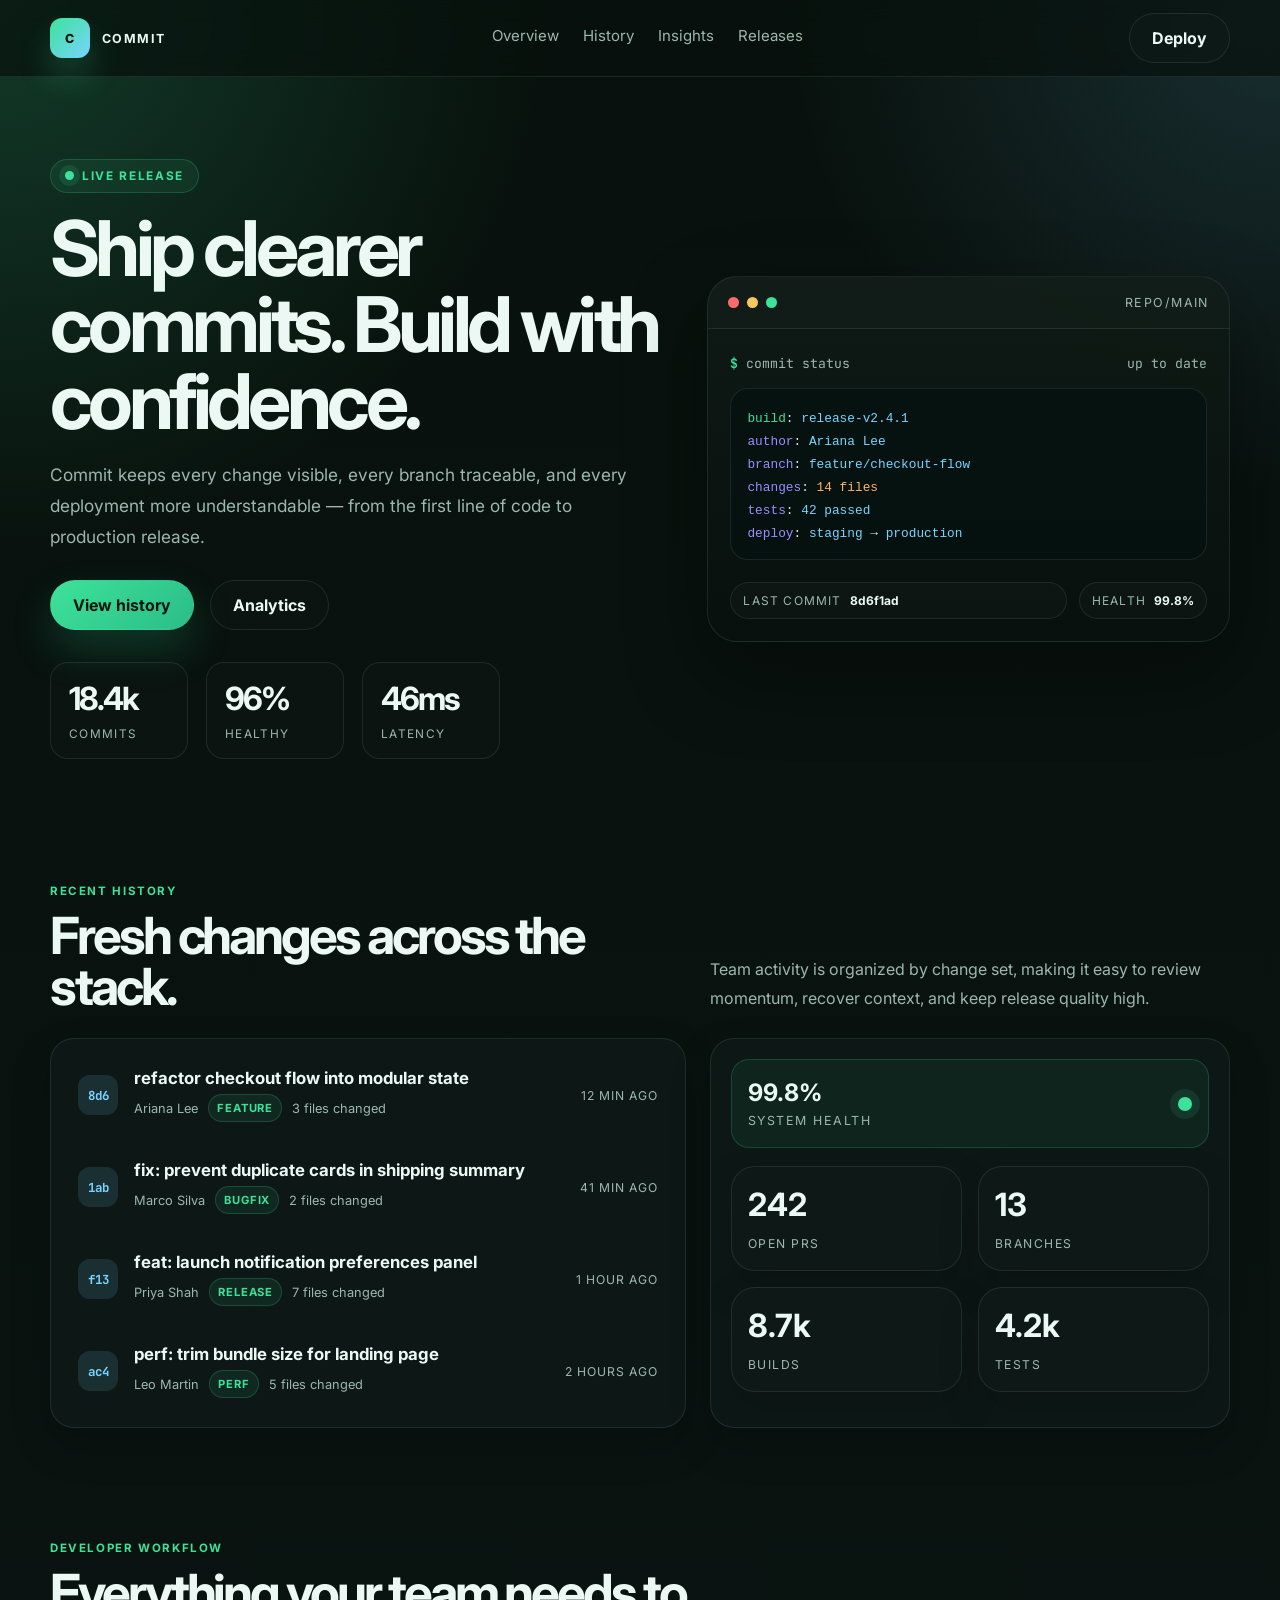
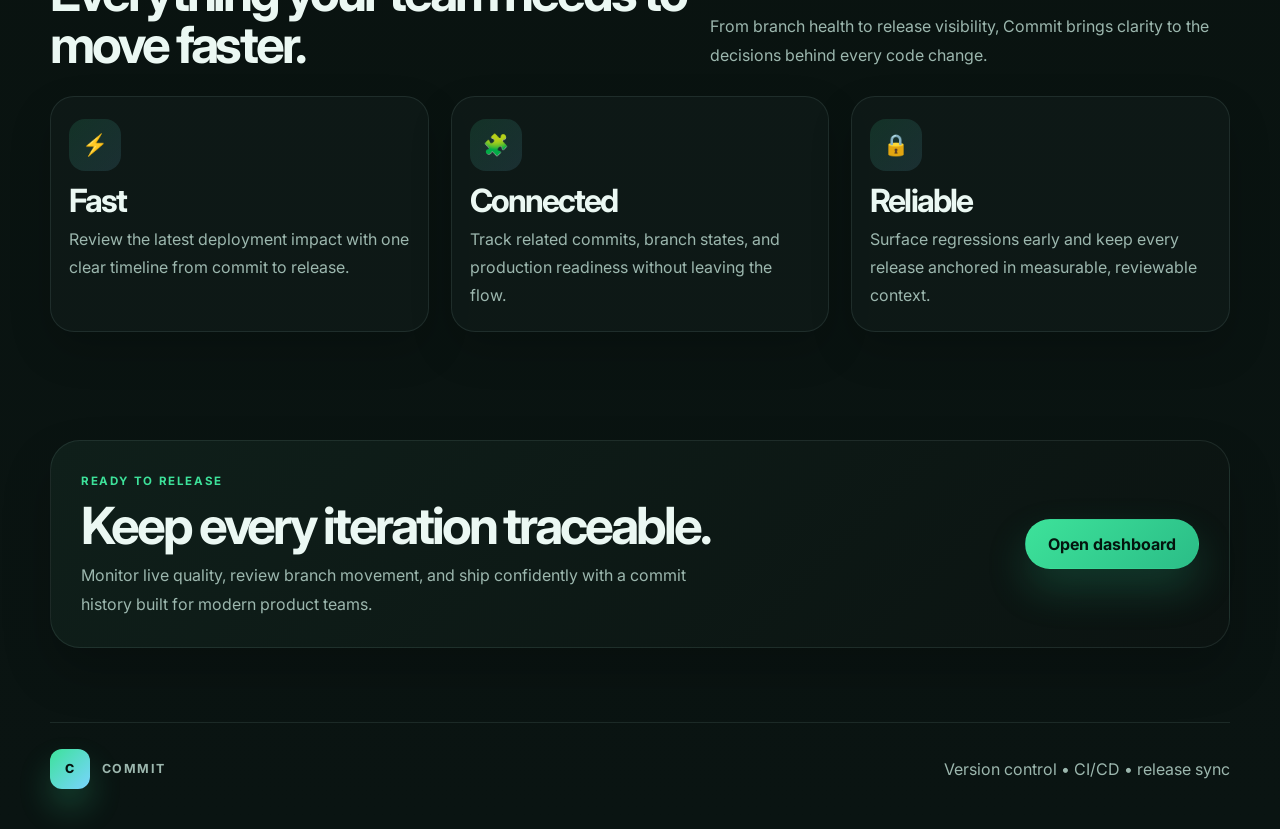
==== index.html @ eae4d3c5 "fix: add GitHub Pages entry point Co-authored-by: Copilot <223556219+Copilot@users.noreply.github.co" ====
<!DOCTYPE html>
<html lang="en">
<head>
  <meta charset="UTF-8" />
  <meta name="viewport" content="width=device-width, initial-scale=1.0" />
  <title>Commit Page</title>
  <link rel="preconnect" href="https://fonts.googleapis.com" />
  <link rel="preconnect" href="https://fonts.gstatic.com" crossorigin />
  <link href="https://fonts.googleapis.com/css2?family=Inter:wght@400;500;600;700;800&family=JetBrains+Mono:wght@400;500;600;700&display=swap" rel="stylesheet" />
  <style>
    :root {
      --bg: #08110d;
      --bg-soft: #101b18;
      --panel: rgba(15, 24, 21, 0.9);
      --panel-strong: #111d1a;
      --card: #0f1c1a;
      --card-alt: #11221e;
      --text: #ebf8f3;
      --muted: #9cb7ae;
      --line: rgba(158, 197, 185, 0.12);
      --green: #3de29a;
      --green-strong: #2bbd87;
      --blue: #79d4ff;
      --purple: #9d8cff;
      --orange: #ffb36b;
      --shadow: 0 32px 80px rgba(0, 0, 0, 0.38);
    }

    * { box-sizing: border-box; }
    html { scroll-behavior: smooth; }
    body {
      margin: 0;
      font-family: 'Inter', sans-serif;
      background:
        radial-gradient(circle at top left, rgba(61, 226, 154, 0.2), transparent 20%),
        radial-gradient(circle at top right, rgba(121, 212, 255, 0.15), transparent 18%),
        linear-gradient(180deg, var(--bg) 0%, #0a1412 100%);
      color: var(--text);
    }

    a {
      color: inherit;
      text-decoration: none;
    }

    .container {
      width: min(1180px, calc(100% - 32px));
      margin: 0 auto;
    }

    .topbar {
      position: sticky;
      top: 0;
      z-index: 50;
      backdrop-filter: blur(12px);
      background: rgba(8, 17, 13, 0.72);
      border-bottom: 1px solid var(--line);
    }

    .nav {
      display: flex;
      align-items: center;
      justify-content: space-between;
      min-height: 76px;
      gap: 18px;
    }

    .brand {
      display: flex;
      align-items: center;
      gap: 12px;
      font-weight: 700;
      letter-spacing: 0.12em;
      text-transform: uppercase;
      font-size: 0.78rem;
    }

    .brand-mark {
      display: grid;
      place-items: center;
      width: 40px;
      height: 40px;
      border-radius: 12px;
      background: linear-gradient(135deg, var(--green) 0%, var(--blue) 100%);
      color: #05130e;
      font-weight: 800;
      box-shadow: 0 18px 32px rgba(61, 226, 154, 0.22);
    }

    .nav-links {
      display: flex;
      align-items: center;
      gap: 24px;
      color: var(--muted);
      font-size: 0.94rem;
    }

    .nav-links a {
      position: relative;
      padding-bottom: 6px;
    }

    .nav-links a::after {
      content: "";
      position: absolute;
      left: 0;
      bottom: 0;
      width: 100%;
      height: 2px;
      border-radius: 2px;
      background: var(--green);
      transform: scaleX(0);
      transform-origin: center;
      transition: transform 0.24s ease;
    }

    .nav-links a:hover::after { transform: scaleX(1); }

    .btn {
      display: inline-flex;
      align-items: center;
      justify-content: center;
      gap: 10px;
      border-radius: 999px;
      padding: 14px 22px;
      font-weight: 700;
      transition: transform 0.2s ease, box-shadow 0.2s ease;
      border: 1px solid transparent;
    }

    .btn:hover { transform: translateY(-2px); }

    .btn-primary {
      background: linear-gradient(135deg, var(--green) 0%, var(--green-strong) 100%);
      color: #04150e;
      box-shadow: 0 20px 40px rgba(43, 189, 135, 0.22);
    }

    .btn-secondary {
      background: rgba(255, 255, 255, 0.01);
      border-color: var(--line);
      color: var(--text);
    }

    .hero {
      padding: 72px 0 56px;
    }

    .hero-inner {
      display: grid;
      grid-template-columns: 1.08fr 0.92fr;
      align-items: center;
      gap: 44px;
    }

    .eyebrow {
      display: inline-flex;
      align-items: center;
      gap: 8px;
      padding: 9px 14px;
      background: rgba(61, 226, 154, 0.08);
      border: 1px solid rgba(61, 226, 154, 0.2);
      border-radius: 999px;
      font-size: 0.74rem;
      letter-spacing: 0.14em;
      text-transform: uppercase;
      color: var(--green);
      font-weight: 700;
      margin-bottom: 18px;
    }

    .eyebrow::before {
      content: "";
      display: block;
      width: 9px;
      height: 9px;
      background: var(--green);
      border-radius: 50%;
      box-shadow: 0 0 0 6px rgba(61, 226, 154, 0.12);
    }

    h1, h2, h3 {
      margin: 0;
      line-height: 1;
      letter-spacing: -0.06em;
    }

    h1 {
      font-size: clamp(3.6rem, 6vw, 6.2rem);
      margin-bottom: 18px;
    }

    .subtitle {
      max-width: 580px;
      margin: 0 0 28px;
      color: var(--muted);
      font-size: 1.08rem;
      line-height: 1.8;
    }

    .hero-actions {
      display: flex;
      flex-wrap: wrap;
      gap: 16px;
      margin-bottom: 32px;
    }

    .mini-stats {
      display: flex;
      flex-wrap: wrap;
      gap: 18px;
    }

    .stat {
      min-width: 138px;
      background: rgba(255,255,255,0.01);
      border: 1px solid var(--line);
      border-radius: 18px;
      padding: 16px 18px;
    }

    .stat strong {
      display: block;
      font-size: 2rem;
      letter-spacing: -0.06em;
      margin-bottom: 4px;
    }

    .stat span {
      color: var(--muted);
      font-size: 0.74rem;
      letter-spacing: 0.11em;
      text-transform: uppercase;
    }

    .hero-visual {
      position: relative;
      min-height: 620px;
      display: grid;
      place-items: center;
    }

    .dashboard {
      position: relative;
      width: min(100%, 540px);
      background: linear-gradient(180deg, rgba(15, 26, 22, 0.96), rgba(8, 17, 13, 0.96));
      border: 1px solid var(--line);
      border-radius: 30px;
      box-shadow: var(--shadow);
      overflow: hidden;
    }

    .panel-header {
      display: flex;
      align-items: center;
      justify-content: space-between;
      padding: 18px 20px;
      border-bottom: 1px solid var(--line);
      background: rgba(255,255,255,0.01);
    }

    .traffic {
      display: flex;
      align-items: center;
      gap: 8px;
    }

    .traffic span {
      width: 11px;
      height: 11px;
      border-radius: 50%;
      display: inline-block;
    }

    .traffic span:nth-child(1) { background: #ff6b6b; }
    .traffic span:nth-child(2) { background: #f7c75f; }
    .traffic span:nth-child(3) { background: var(--green); }

    .repo-name {
      color: var(--muted);
      font-size: 0.78rem;
      letter-spacing: 0.12em;
      text-transform: uppercase;
    }

    .terminal {
      padding: 26px 22px 0;
      font-family: 'JetBrains Mono', monospace;
      font-size: 0.82rem;
      color: var(--text);
    }

    .command-row {
      display: flex;
      align-items: center;
      justify-content: space-between;
      gap: 12px;
      margin-bottom: 16px;
      color: var(--muted);
    }

    .prompt {
      color: var(--green);
      font-weight: 600;
    }

    .code-block {
      background: rgba(4, 18, 15, 0.8);
      border: 1px solid var(--line);
      border-radius: 18px;
      overflow: hidden;
    }

    .code-block pre {
      margin: 0;
      padding: 18px 16px 14px;
      color: #dfeee9;
      line-height: 1.8;
      white-space: pre-wrap;
      word-break: break-word;
      font-size: 0.8rem;
    }

    .code-block .key { color: var(--purple); }
    .code-block .value { color: var(--blue); }
    .code-block .verb { color: var(--green); }
    .code-block .meta { color: var(--orange); }

    .commit-strip {
      display: grid;
      grid-template-columns: 1fr auto;
      gap: 12px;
      margin-top: 22px;
      padding: 0 22px 22px;
    }

    .chip {
      display: inline-flex;
      align-items: center;
      gap: 8px;
      border-radius: 999px;
      padding: 10px 12px;
      border: 1px solid var(--line);
      background: rgba(255,255,255,0.02);
      color: var(--muted);
      font-size: 0.75rem;
      text-transform: uppercase;
      letter-spacing: 0.1em;
    }

    .chip strong {
      color: var(--text);
      font-weight: 700;
      letter-spacing: normal;
      text-transform: none;
    }

    .section {
      padding: 54px 0;
    }

    .section-header {
      display: flex;
      align-items: end;
      justify-content: space-between;
      gap: 24px;
      margin-bottom: 26px;
    }

    .section-kicker {
      display: inline-block;
      color: var(--green);
      font-size: 0.72rem;
      letter-spacing: 0.14em;
      text-transform: uppercase;
      font-weight: 700;
      margin-bottom: 12px;
    }

    .section-header h2 {
      font-size: clamp(2.7rem, 4vw, 4rem);
    }

    .lead {
      max-width: 520px;
      margin: 0;
      color: var(--muted);
      line-height: 1.8;
    }

    .commit-grid {
      display: grid;
      grid-template-columns: 1.1fr 0.9fr;
      gap: 24px;
    }

    .commit-list,
    .info-panel,
    .metric-card,
    .feature-card {
      background: rgba(16, 27, 24, 0.8);
      border: 1px solid var(--line);
      border-radius: 24px;
      overflow: hidden;
      box-shadow: 0 18px 42px rgba(0,0,0,0.18);
    }

    .commit-list {
      padding: 10px;
    }

    .commit-item {
      display: grid;
      grid-template-columns: 40px 1fr auto;
      gap: 16px;
      align-items: center;
      padding: 18px 16px;
      border-radius: 18px;
      border: 1px solid transparent;
      transition: border-color 0.2s ease, background 0.2s ease;
    }

    .commit-item:hover {
      border-color: var(--line);
      background: rgba(255,255,255,0.015);
    }

    .hash-badge {
      width: 40px;
      height: 40px;
      border-radius: 12px;
      display: grid;
      place-items: center;
      background: rgba(121, 212, 255, 0.12);
      color: var(--blue);
      font-family: 'JetBrains Mono', monospace;
      font-weight: 700;
      font-size: 0.78rem;
    }

    .commit-meta {
      min-width: 0;
    }

    .commit-meta strong {
      display: block;
      font-size: 1.05rem;
      margin-bottom: 6px;
      white-space: nowrap;
      overflow: hidden;
      text-overflow: ellipsis;
    }

    .meta-row {
      display: flex;
      flex-wrap: wrap;
      align-items: center;
      gap: 10px;
      color: var(--muted);
      font-size: 0.8rem;
    }

    .tag {
      padding: 6px 8px;
      border-radius: 999px;
      background: rgba(61, 226, 154, 0.08);
      color: var(--green);
      border: 1px solid rgba(61, 226, 154, 0.2);
      font-size: 0.7rem;
      letter-spacing: 0.08em;
      text-transform: uppercase;
      font-weight: 700;
    }

    .commit-time {
      color: var(--muted);
      font-size: 0.76rem;
      letter-spacing: 0.08em;
      text-transform: uppercase;
      text-align: right;
    }

    .info-panel {
      padding: 20px;
    }

    .status-box {
      display: flex;
      align-items: center;
      justify-content: space-between;
      gap: 16px;
      background: rgba(61, 226, 154, 0.06);
      border: 1px solid rgba(61, 226, 154, 0.2);
      border-radius: 18px;
      padding: 18px 16px;
      margin-bottom: 18px;
    }

    .status-box strong {
      display: block;
      font-size: 1.5rem;
      margin-bottom: 2px;
    }

    .status-box span {
      color: var(--muted);
      font-size: 0.78rem;
      letter-spacing: 0.12em;
      text-transform: uppercase;
    }

    .dot {
      width: 14px;
      height: 14px;
      border-radius: 50%;
      background: var(--green);
      box-shadow: 0 0 0 8px rgba(61,226,154,0.1);
    }

    .stats-grid {
      display: grid;
      grid-template-columns: repeat(2, minmax(0, 1fr));
      gap: 16px;
    }

    .metric-card {
      padding: 18px 16px;
    }

    .metric-card strong {
      display: block;
      font-size: 2rem;
      margin-bottom: 8px;
    }

    .metric-card span {
      color: var(--muted);
      font-size: 0.76rem;
      letter-spacing: 0.12em;
      text-transform: uppercase;
    }

    .feature-grid {
      display: grid;
      grid-template-columns: repeat(3, minmax(0, 1fr));
      gap: 22px;
      margin-top: 18px;
    }

    .feature-card {
      padding: 22px 18px;
    }

    .feature-icon {
      width: 52px;
      height: 52px;
      border-radius: 16px;
      display: grid;
      place-items: center;
      background: linear-gradient(135deg, rgba(61, 226, 154, 0.13), rgba(121, 212, 255, 0.12));
      font-size: 1.3rem;
      margin-bottom: 14px;
    }

    .feature-card h3 {
      font-size: 2rem;
      margin-bottom: 8px;
    }

    .feature-card p {
      margin: 0;
      color: var(--muted);
      line-height: 1.75;
    }

    .cta {
      display: flex;
      align-items: center;
      justify-content: space-between;
      gap: 24px;
      padding: 28px 30px;
      border-radius: 30px;
      background: linear-gradient(135deg, rgba(15, 31, 26, 1), rgba(11, 19, 17, 1));
      border: 1px solid var(--line);
      box-shadow: 0 24px 48px rgba(0, 0, 0, 0.22);
    }

    .cta h2 {
      font-size: clamp(2.2rem, 4vw, 3.6rem);
      margin: 0 0 10px;
    }

    .cta p {
      margin: 0;
      max-width: 620px;
      color: var(--muted);
      line-height: 1.8;
    }

    footer {
      padding: 20px 0 40px;
    }

    .footer-wrap {
      display: flex;
      align-items: center;
      justify-content: space-between;
      gap: 16px;
      flex-wrap: wrap;
      padding-top: 26px;
      border-top: 1px solid var(--line);
      color: var(--muted);
    }

    @media (max-width: 980px) {
      .hero-inner,
      .commit-grid,
      .feature-grid {
        grid-template-columns: 1fr;
      }
    }

    @media (max-width: 720px) {
      .nav {
        flex-wrap: wrap;
        justify-content: center;
        padding: 12px 0;
      }

      .nav-links {
        width: 100%;
        justify-content: center;
        flex-wrap: wrap;
        gap: 12px 18px;
      }

      .hero {
        padding-top: 56px;
      }

      .section-header,
      .cta {
        display: block;
      }

      .section-header .lead {
        margin-top: 12px;
      }

      .hero-actions,
      .mini-stats {
        justify-content: center;
      }

      .commit-item {
        grid-template-columns: 40px 1fr;
      }

      .commit-time {
        grid-column: 2;
        text-align: left;
      }
    }
  </style>
</head>
<body>
  <header class="topbar">
    <div class="container nav">
      <div class="brand">
        <div class="brand-mark">C</div>
        <span>Commit</span>
      </div>

      <nav class="nav-links" aria-label="Main navigation">
        <a href="#overview">Overview</a>
        <a href="#history">History</a>
        <a href="#insights">Insights</a>
        <a href="#releases">Releases</a>
      </nav>

      <a class="btn btn-secondary" href="#contact">Deploy</a>
    </div>
  </header>

  <main>
    <section class="hero" id="overview">
      <div class="container hero-inner">
        <div>
          <div class="eyebrow">Live release</div>
          <h1>Ship clearer commits. Build with confidence.</h1>
          <p class="subtitle">
            Commit keeps every change visible, every branch traceable, and every deployment more understandable — from the first line of code to production release.
          </p>

          <div class="hero-actions">
            <a class="btn btn-primary" href="#history">View history</a>
            <a class="btn btn-secondary" href="#insights">Analytics</a>
          </div>

          <div class="mini-stats">
            <div class="stat">
              <strong>18.4k</strong>
              <span>Commits</span>
            </div>
            <div class="stat">
              <strong>96%</strong>
              <span>Healthy</span>
            </div>
            <div class="stat">
              <strong>46ms</strong>
              <span>Latency</span>
            </div>
          </div>
        </div>

        <div class="hero-visual">
          <div class="dashboard">
            <div class="panel-header">
              <div class="traffic">
                <span></span>
                <span></span>
                <span></span>
              </div>
              <div class="repo-name">repo/main</div>
            </div>

            <div class="terminal">
              <div class="command-row">
                <span><span class="prompt">$</span> commit status</span>
                <span>up to date</span>
              </div>

              <div class="code-block">
                <pre><span class="verb">build</span>: <span class="value">release-v2.4.1</span>
<span class="key">author</span>: <span class="value">Ariana Lee</span>
<span class="key">branch</span>: <span class="value">feature/checkout-flow</span>
<span class="key">changes</span>: <span class="meta">14 files</span>
<span class="key">tests</span>: <span class="value">42 passed</span>
<span class="key">deploy</span>: <span class="value">staging</span> → <span class="value">production</span></pre>
              </div>
            </div>

            <div class="commit-strip">
              <div class="chip"><span>Last commit</span> <strong>8d6f1ad</strong></div>
              <div class="chip"><span>Health</span> <strong>99.8%</strong></div>
            </div>
          </div>
        </div>
      </div>
    </section>

    <section class="section" id="history">
      <div class="container">
        <div class="section-header">
          <div>
            <span class="section-kicker">Recent history</span>
            <h2>Fresh changes across the stack.</h2>
          </div>
          <p class="lead">
            Team activity is organized by change set, making it easy to review momentum, recover context, and keep release quality high.
          </p>
        </div>

        <div class="commit-grid">
          <div class="commit-list">
            <div class="commit-item">
              <div class="hash-badge">8d6</div>
              <div class="commit-meta">
                <strong>refactor checkout flow into modular state</strong>
                <div class="meta-row">
                  <span>Ariana Lee</span>
                  <span class="tag">feature</span>
                  <span>3 files changed</span>
                </div>
              </div>
              <div class="commit-time">12 min ago</div>
            </div>

            <div class="commit-item">
              <div class="hash-badge">1ab</div>
              <div class="commit-meta">
                <strong>fix: prevent duplicate cards in shipping summary</strong>
                <div class="meta-row">
                  <span>Marco Silva</span>
                  <span class="tag">bugfix</span>
                  <span>2 files changed</span>
                </div>
              </div>
              <div class="commit-time">41 min ago</div>
            </div>

            <div class="commit-item">
              <div class="hash-badge">f13</div>
              <div class="commit-meta">
                <strong>feat: launch notification preferences panel</strong>
                <div class="meta-row">
                  <span>Priya Shah</span>
                  <span class="tag">release</span>
                  <span>7 files changed</span>
                </div>
              </div>
              <div class="commit-time">1 hour ago</div>
            </div>

            <div class="commit-item">
              <div class="hash-badge">ac4</div>
              <div class="commit-meta">
                <strong>perf: trim bundle size for landing page</strong>
                <div class="meta-row">
                  <span>Leo Martin</span>
                  <span class="tag">perf</span>
                  <span>5 files changed</span>
                </div>
              </div>
              <div class="commit-time">2 hours ago</div>
            </div>
          </div>

          <aside class="info-panel">
            <div class="status-box">
              <div>
                <strong>99.8%</strong>
                <span>System health</span>
              </div>
              <div class="dot"></div>
            </div>

            <div class="stats-grid">
              <div class="metric-card">
                <strong>242</strong>
                <span>Open PRs</span>
              </div>
              <div class="metric-card">
                <strong>13</strong>
                <span>Branches</span>
              </div>
              <div class="metric-card">
                <strong>8.7k</strong>
                <span>Builds</span>
              </div>
              <div class="metric-card">
                <strong>4.2k</strong>
                <span>Tests</span>
              </div>
            </div>
          </aside>
        </div>
      </div>
    </section>

    <section class="section" id="insights">
      <div class="container">
        <div class="section-header">
          <div>
            <span class="section-kicker">Developer workflow</span>
            <h2>Everything your team needs to move faster.</h2>
          </div>
          <p class="lead">
            From branch health to release visibility, Commit brings clarity to the decisions behind every code change.
          </p>
        </div>

        <div class="feature-grid">
          <article class="feature-card">
            <div class="feature-icon">⚡</div>
            <h3>Fast</h3>
            <p>Review the latest deployment impact with one clear timeline from commit to release.</p>
          </article>

          <article class="feature-card">
            <div class="feature-icon">🧩</div>
            <h3>Connected</h3>
            <p>Track related commits, branch states, and production readiness without leaving the flow.</p>
          </article>

          <article class="feature-card">
            <div class="feature-icon">🔒</div>
            <h3>Reliable</h3>
            <p>Surface regressions early and keep every release anchored in measurable, reviewable context.</p>
          </article>
        </div>
      </div>
    </section>

    <section class="section" id="releases">
      <div class="container">
        <div class="cta">
          <div>
            <span class="section-kicker">Ready to release</span>
            <h2>Keep every iteration traceable.</h2>
            <p>Monitor live quality, review branch movement, and ship confidently with a commit history built for modern product teams.</p>
          </div>
          <a class="btn btn-primary" href="#overview">Open dashboard</a>
        </div>
      </div>
    </section>
  </main>

  <footer>
    <div class="container footer-wrap">
      <div class="brand">
        <div class="brand-mark">C</div>
        <span>Commit</span>
      </div>
      <div>Version control • CI/CD • release sync</div>
    </div>
  </footer>
</body>
</html>
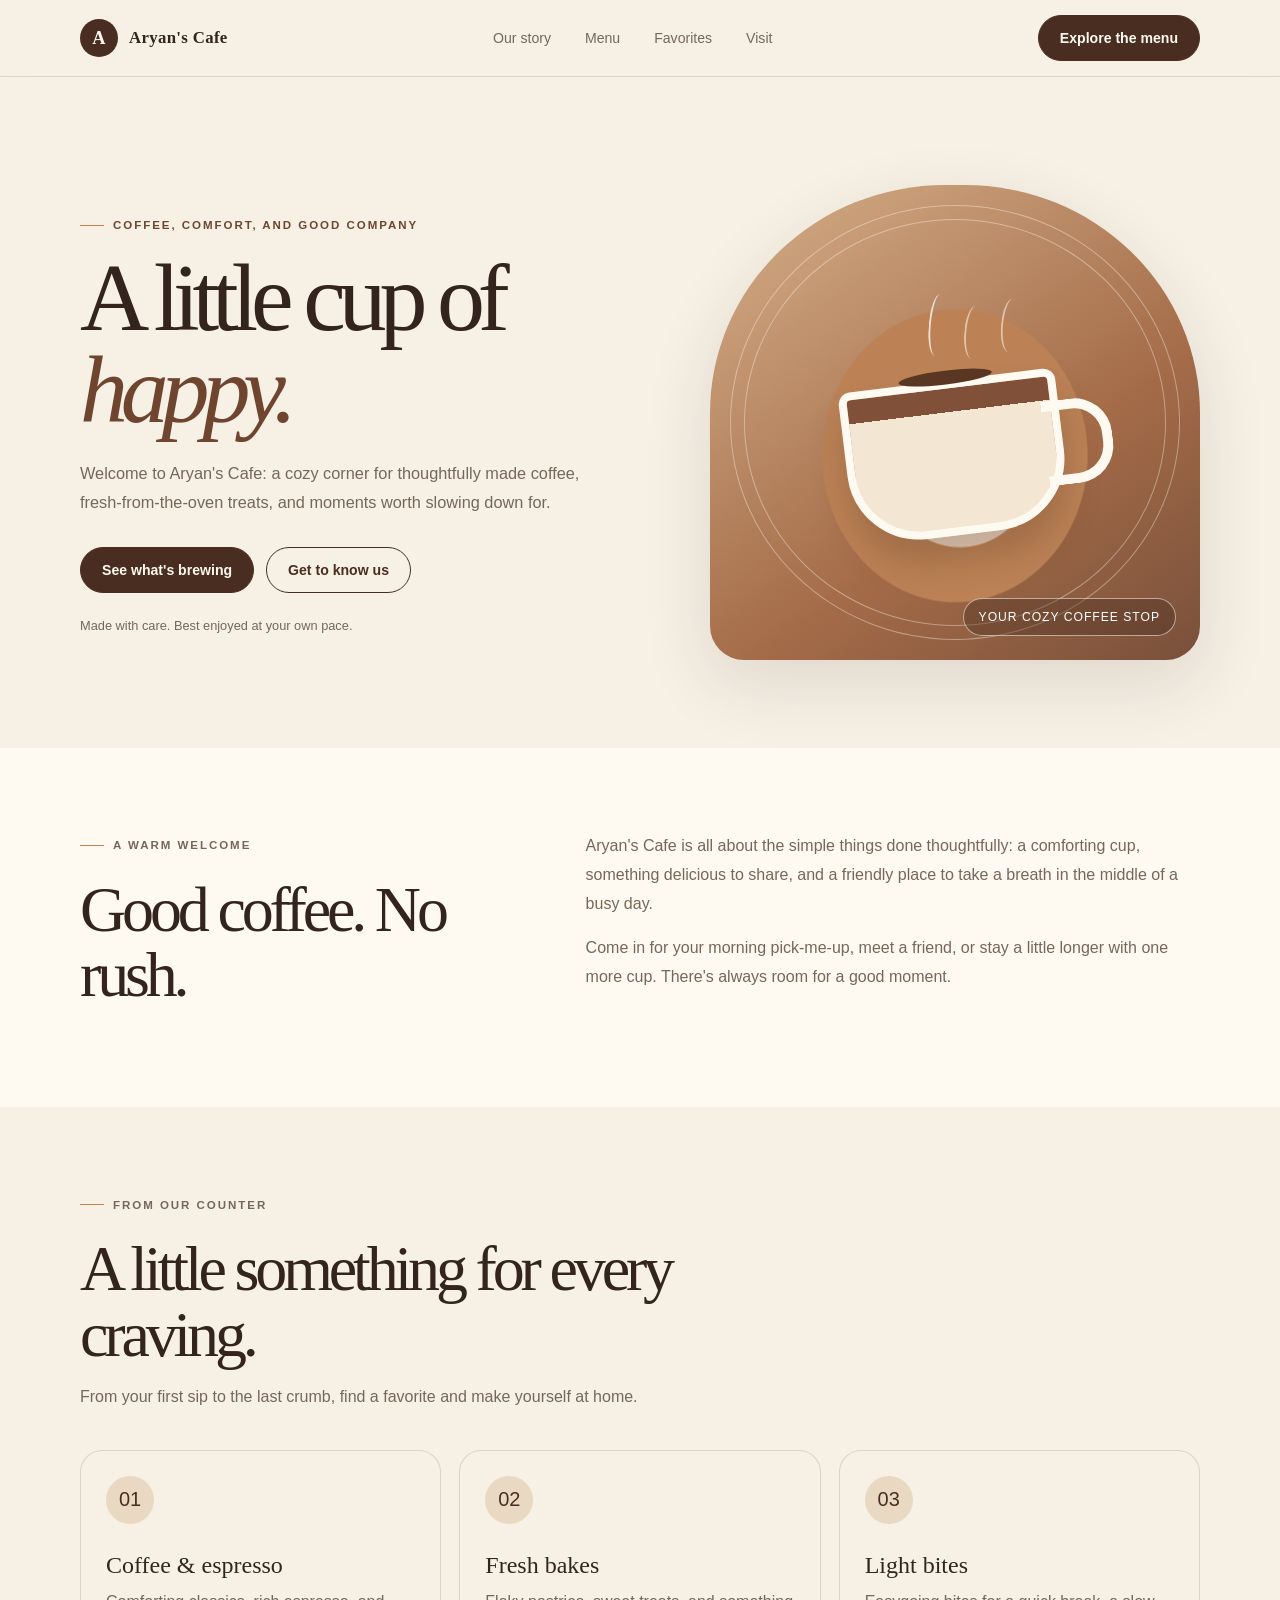
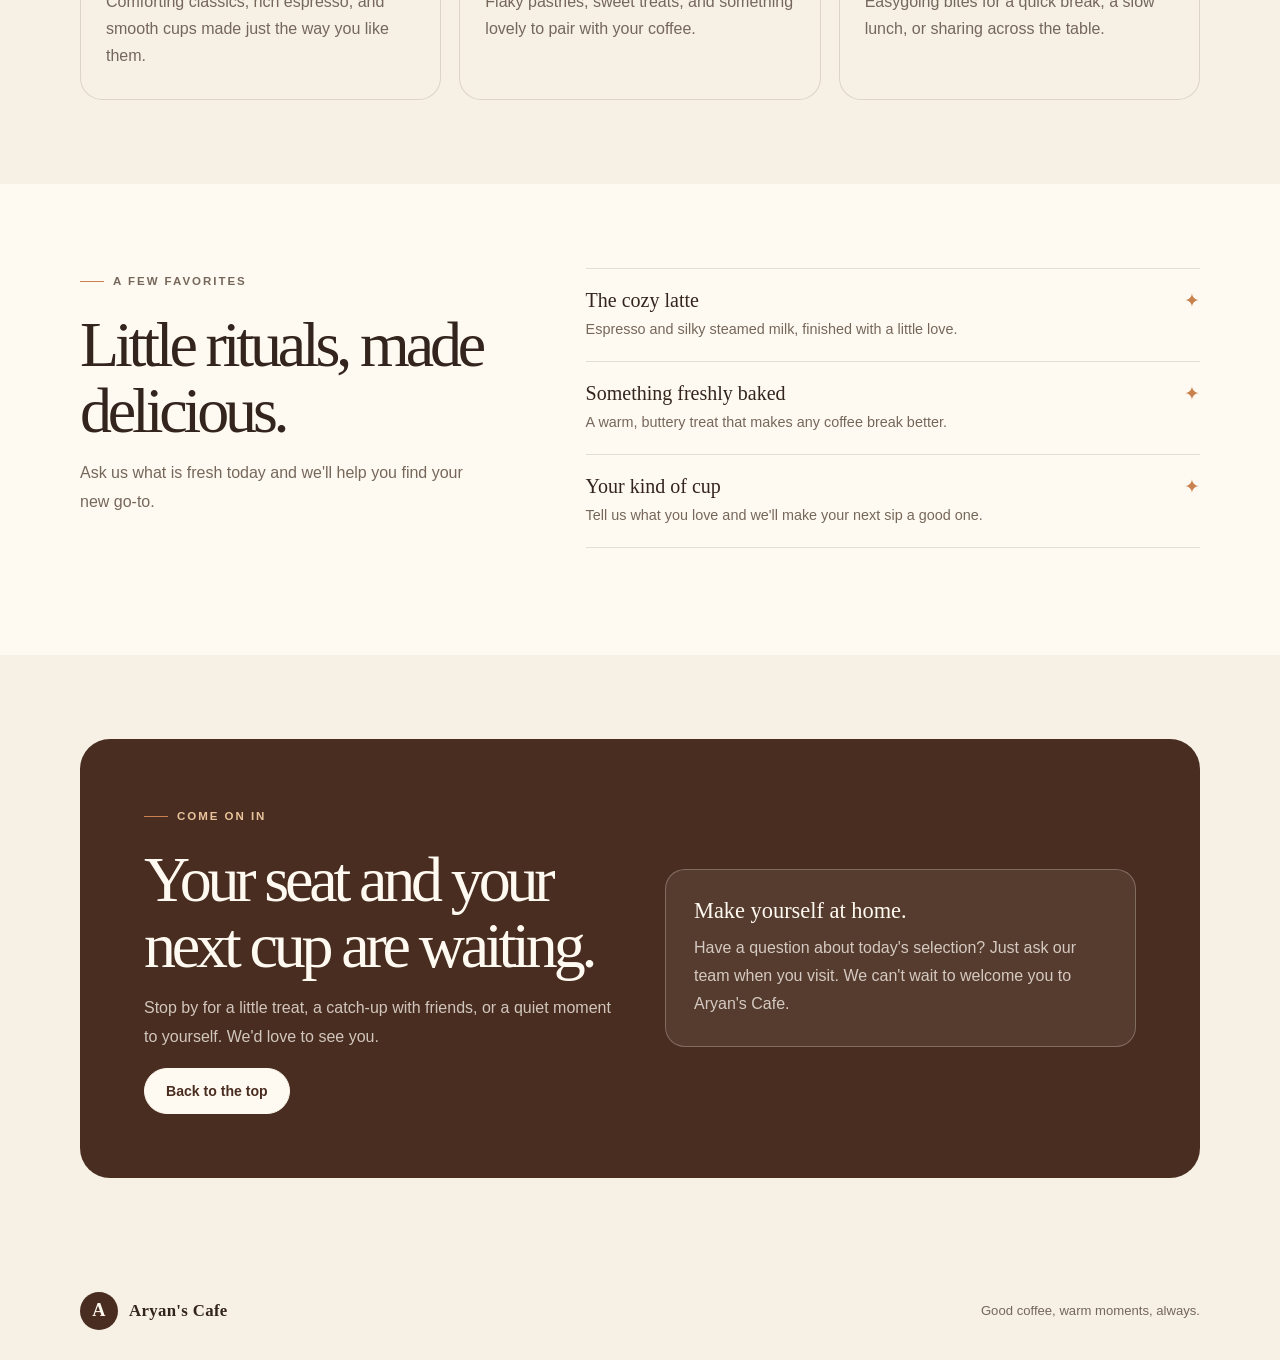
==== commit b0d5b88c: "feat: redesign site for Aryan's Cafe Co-authored-by: Copilot <223556219+Copilot@users.noreply.github" ====
--- a/index.html
+++ b/index.html
@@ -3,906 +3,596 @@
 <head>
   <meta charset="UTF-8" />
   <meta name="viewport" content="width=device-width, initial-scale=1.0" />
-  <title>Commit Page</title>
-  <link rel="preconnect" href="https://fonts.googleapis.com" />
-  <link rel="preconnect" href="https://fonts.gstatic.com" crossorigin />
-  <link href="https://fonts.googleapis.com/css2?family=Inter:wght@400;500;600;700;800&family=JetBrains+Mono:wght@400;500;600;700&display=swap" rel="stylesheet" />
+  <meta name="theme-color" content="#f6f0e5" />
+  <meta name="description" content="Aryan's Cafe is a cozy neighborhood spot for good coffee, fresh bakes, and unhurried moments." />
+  <title>Aryan's Cafe | Coffee, comfort, and good company</title>
   <style>
     :root {
-      --bg: #08110d;
-      --bg-soft: #101b18;
-      --panel: rgba(15, 24, 21, 0.9);
-      --panel-strong: #111d1a;
-      --card: #0f1c1a;
-      --card-alt: #11221e;
-      --text: #ebf8f3;
-      --muted: #9cb7ae;
-      --line: rgba(158, 197, 185, 0.12);
-      --green: #3de29a;
-      --green-strong: #2bbd87;
-      --blue: #79d4ff;
-      --purple: #9d8cff;
-      --orange: #ffb36b;
-      --shadow: 0 32px 80px rgba(0, 0, 0, 0.38);
+      color-scheme: light;
+      --cream: #f6f0e5;
+      --paper: #fffaf1;
+      --ink: #33251d;
+      --muted: #76675b;
+      --coffee: #70452f;
+      --coffee-dark: #4a2d21;
+      --caramel: #c9824e;
+      --sage: #8d9675;
+      --line: rgba(74, 45, 33, 0.14);
+      --shadow: 0 24px 70px rgba(74, 45, 33, 0.12);
     }
 
     * { box-sizing: border-box; }
-    html { scroll-behavior: smooth; }
+
+    html {
+      scroll-behavior: smooth;
+      scroll-padding-top: 92px;
+    }
+
     body {
       margin: 0;
-      font-family: 'Inter', sans-serif;
-      background:
-        radial-gradient(circle at top left, rgba(61, 226, 154, 0.2), transparent 20%),
-        radial-gradient(circle at top right, rgba(121, 212, 255, 0.15), transparent 18%),
-        linear-gradient(180deg, var(--bg) 0%, #0a1412 100%);
-      color: var(--text);
-    }
-
-    a {
-      color: inherit;
-      text-decoration: none;
-    }
-
-    .container {
-      width: min(1180px, calc(100% - 32px));
+      background: var(--cream);
+      color: var(--ink);
+      font-family: Georgia, "Times New Roman", serif;
+      -webkit-font-smoothing: antialiased;
+    }
+
+    a { color: inherit; text-decoration: none; }
+    a:focus-visible { outline: 3px solid var(--caramel); outline-offset: 4px; }
+
+    .wrap {
+      width: min(1120px, calc(100% - 40px));
       margin: 0 auto;
     }
 
     .topbar {
       position: sticky;
       top: 0;
-      z-index: 50;
-      backdrop-filter: blur(12px);
-      background: rgba(8, 17, 13, 0.72);
+      z-index: 5;
       border-bottom: 1px solid var(--line);
+      background: rgba(246, 240, 229, 0.94);
+      backdrop-filter: blur(14px);
     }
 
     .nav {
+      min-height: 76px;
       display: flex;
       align-items: center;
       justify-content: space-between;
-      min-height: 76px;
-      gap: 18px;
+      gap: 24px;
     }
 
     .brand {
-      display: flex;
-      align-items: center;
-      gap: 12px;
+      display: inline-flex;
+      align-items: center;
+      gap: 11px;
+      font-size: 1.05rem;
       font-weight: 700;
-      letter-spacing: 0.12em;
-      text-transform: uppercase;
-      font-size: 0.78rem;
+      letter-spacing: 0.02em;
+      white-space: nowrap;
     }
 
     .brand-mark {
+      width: 38px;
+      height: 38px;
       display: grid;
       place-items: center;
-      width: 40px;
-      height: 40px;
-      border-radius: 12px;
-      background: linear-gradient(135deg, var(--green) 0%, var(--blue) 100%);
-      color: #05130e;
-      font-weight: 800;
-      box-shadow: 0 18px 32px rgba(61, 226, 154, 0.22);
+      border-radius: 50%;
+      background: var(--coffee-dark);
+      color: var(--paper);
+      font-family: Georgia, serif;
+      font-size: 1.15rem;
     }
 
     .nav-links {
       display: flex;
       align-items: center;
-      gap: 24px;
+      gap: clamp(16px, 3vw, 34px);
       color: var(--muted);
-      font-size: 0.94rem;
-    }
-
-    .nav-links a {
-      position: relative;
-      padding-bottom: 6px;
-    }
-
-    .nav-links a::after {
-      content: "";
-      position: absolute;
-      left: 0;
-      bottom: 0;
-      width: 100%;
-      height: 2px;
-      border-radius: 2px;
-      background: var(--green);
-      transform: scaleX(0);
-      transform-origin: center;
-      transition: transform 0.24s ease;
-    }
-
-    .nav-links a:hover::after { transform: scaleX(1); }
-
-    .btn {
+      font-family: Arial, sans-serif;
+      font-size: 0.88rem;
+    }
+
+    .nav-links a:hover { color: var(--coffee-dark); }
+
+    .button {
+      min-height: 46px;
       display: inline-flex;
       align-items: center;
       justify-content: center;
-      gap: 10px;
+      padding: 0 21px;
+      border: 1px solid var(--coffee-dark);
       border-radius: 999px;
-      padding: 14px 22px;
+      background: var(--coffee-dark);
+      color: var(--paper);
+      font-family: Arial, sans-serif;
+      font-size: 0.88rem;
       font-weight: 700;
-      transition: transform 0.2s ease, box-shadow 0.2s ease;
-      border: 1px solid transparent;
-    }
-
-    .btn:hover { transform: translateY(-2px); }
-
-    .btn-primary {
-      background: linear-gradient(135deg, var(--green) 0%, var(--green-strong) 100%);
-      color: #04150e;
-      box-shadow: 0 20px 40px rgba(43, 189, 135, 0.22);
-    }
-
-    .btn-secondary {
-      background: rgba(255, 255, 255, 0.01);
-      border-color: var(--line);
-      color: var(--text);
-    }
-
-    .hero {
-      padding: 72px 0 56px;
-    }
-
-    .hero-inner {
-      display: grid;
-      grid-template-columns: 1.08fr 0.92fr;
-      align-items: center;
-      gap: 44px;
+      transition: transform 180ms ease, background 180ms ease;
+    }
+
+    .button:hover { transform: translateY(-2px); background: var(--coffee); }
+    .button-light { background: transparent; color: var(--coffee-dark); }
+    .button-light:hover { color: var(--paper); }
+
+    .hero { padding: clamp(54px, 9vw, 108px) 0 88px; }
+
+    .hero-grid {
+      display: grid;
+      grid-template-columns: 1.04fr 0.96fr;
+      align-items: center;
+      gap: clamp(44px, 8vw, 100px);
     }
 
     .eyebrow {
       display: inline-flex;
       align-items: center;
-      gap: 8px;
-      padding: 9px 14px;
-      background: rgba(61, 226, 154, 0.08);
-      border: 1px solid rgba(61, 226, 154, 0.2);
+      gap: 9px;
+      margin: 0 0 21px;
+      color: var(--coffee);
+      font-family: Arial, sans-serif;
+      font-size: 0.72rem;
+      font-weight: 700;
+      letter-spacing: 0.17em;
+      text-transform: uppercase;
+    }
+
+    .eyebrow::before {
+      width: 24px;
+      height: 1px;
+      background: var(--caramel);
+      content: "";
+    }
+
+    h1, h2, h3, p { margin-top: 0; }
+
+    h1 {
+      max-width: 650px;
+      margin-bottom: 22px;
+      font-size: clamp(3.35rem, 7.5vw, 6.55rem);
+      font-weight: 500;
+      letter-spacing: -0.075em;
+      line-height: 0.96;
+    }
+
+    h1 em {
+      color: var(--coffee);
+      font-weight: 500;
+    }
+
+    .intro {
+      max-width: 510px;
+      margin-bottom: 30px;
+      color: var(--muted);
+      font-family: Arial, sans-serif;
+      font-size: 1.02rem;
+      line-height: 1.8;
+    }
+
+    .hero-actions { display: flex; flex-wrap: wrap; gap: 12px; }
+
+    .hero-note {
+      margin: 25px 0 0;
+      color: var(--muted);
+      font-family: Arial, sans-serif;
+      font-size: 0.8rem;
+    }
+
+    .hero-art {
+      min-height: 475px;
+      position: relative;
+      display: grid;
+      place-items: center;
+      overflow: hidden;
+      border-radius: 48% 48% 34px 34px;
+      background:
+        radial-gradient(ellipse at 51% 58%, rgba(255, 250, 241, 0.65) 0 22%, transparent 22.5%),
+        radial-gradient(ellipse at 50% 57%, #bc8256 0 38%, transparent 38.5%),
+        linear-gradient(145deg, #d5b08a, #a46b48 62%, #79503b);
+      box-shadow: var(--shadow);
+    }
+
+    .hero-art::before,
+    .hero-art::after {
+      position: absolute;
+      border: 1px solid rgba(255, 250, 241, 0.38);
+      border-radius: 50%;
+      content: "";
+    }
+
+    .hero-art::before { inset: 20px; }
+    .hero-art::after { inset: 34px; }
+
+    .cup {
+      width: 218px;
+      height: 155px;
+      position: relative;
+      z-index: 1;
+      margin-top: 70px;
+      border: 8px solid #fffaf1;
+      border-radius: 12px 12px 72px 72px;
+      background: linear-gradient(180deg, #805038 0 17%, #f3e7d4 17% 100%);
+      box-shadow: 0 25px 35px rgba(63, 35, 22, 0.22);
+      transform: rotate(-7deg);
+    }
+
+    .cup::after {
+      width: 58px;
+      height: 65px;
+      position: absolute;
+      top: 25px;
+      right: -58px;
+      border: 10px solid #fffaf1;
+      border-left: 0;
+      border-radius: 0 38px 38px 0;
+      content: "";
+    }
+
+    .cup::before {
+      width: 94px;
+      height: 14px;
+      position: absolute;
+      top: -18px;
+      left: 54px;
+      border-radius: 50%;
+      background: #593723;
+      content: "";
+    }
+
+    .steam {
+      width: 18px;
+      height: 62px;
+      position: absolute;
+      top: -95px;
+      left: 91px;
+      border-left: 2px solid rgba(255, 250, 241, 0.8);
+      border-radius: 50%;
+      transform: rotate(12deg);
+    }
+
+    .steam::before,
+    .steam::after {
+      width: 18px;
+      height: 54px;
+      position: absolute;
+      top: 8px;
+      left: 34px;
+      border-left: 2px solid rgba(255, 250, 241, 0.55);
+      border-radius: 50%;
+      content: "";
+    }
+
+    .steam::after { left: 70px; top: -2px; }
+
+    .art-label {
+      position: absolute;
+      right: 24px;
+      bottom: 24px;
+      z-index: 2;
+      padding: 11px 15px;
+      border: 1px solid rgba(255, 250, 241, 0.55);
       border-radius: 999px;
-      font-size: 0.74rem;
-      letter-spacing: 0.14em;
-      text-transform: uppercase;
-      color: var(--green);
-      font-weight: 700;
-      margin-bottom: 18px;
-    }
-
-    .eyebrow::before {
-      content: "";
-      display: block;
-      width: 9px;
-      height: 9px;
-      background: var(--green);
-      border-radius: 50%;
-      box-shadow: 0 0 0 6px rgba(61, 226, 154, 0.12);
-    }
-
-    h1, h2, h3 {
-      margin: 0;
-      line-height: 1;
-      letter-spacing: -0.06em;
-    }
-
-    h1 {
-      font-size: clamp(3.6rem, 6vw, 6.2rem);
-      margin-bottom: 18px;
-    }
-
-    .subtitle {
-      max-width: 580px;
-      margin: 0 0 28px;
-      color: var(--muted);
-      font-size: 1.08rem;
-      line-height: 1.8;
-    }
-
-    .hero-actions {
-      display: flex;
-      flex-wrap: wrap;
-      gap: 16px;
-      margin-bottom: 32px;
-    }
-
-    .mini-stats {
-      display: flex;
-      flex-wrap: wrap;
-      gap: 18px;
-    }
-
-    .stat {
-      min-width: 138px;
-      background: rgba(255,255,255,0.01);
-      border: 1px solid var(--line);
-      border-radius: 18px;
-      padding: 16px 18px;
-    }
-
-    .stat strong {
-      display: block;
-      font-size: 2rem;
-      letter-spacing: -0.06em;
-      margin-bottom: 4px;
-    }
-
-    .stat span {
-      color: var(--muted);
-      font-size: 0.74rem;
-      letter-spacing: 0.11em;
-      text-transform: uppercase;
-    }
-
-    .hero-visual {
-      position: relative;
-      min-height: 620px;
-      display: grid;
-      place-items: center;
-    }
-
-    .dashboard {
-      position: relative;
-      width: min(100%, 540px);
-      background: linear-gradient(180deg, rgba(15, 26, 22, 0.96), rgba(8, 17, 13, 0.96));
-      border: 1px solid var(--line);
-      border-radius: 30px;
-      box-shadow: var(--shadow);
-      overflow: hidden;
-    }
-
-    .panel-header {
-      display: flex;
-      align-items: center;
-      justify-content: space-between;
-      padding: 18px 20px;
-      border-bottom: 1px solid var(--line);
-      background: rgba(255,255,255,0.01);
-    }
-
-    .traffic {
-      display: flex;
-      align-items: center;
-      gap: 8px;
-    }
-
-    .traffic span {
-      width: 11px;
-      height: 11px;
-      border-radius: 50%;
-      display: inline-block;
-    }
-
-    .traffic span:nth-child(1) { background: #ff6b6b; }
-    .traffic span:nth-child(2) { background: #f7c75f; }
-    .traffic span:nth-child(3) { background: var(--green); }
-
-    .repo-name {
-      color: var(--muted);
-      font-size: 0.78rem;
-      letter-spacing: 0.12em;
-      text-transform: uppercase;
-    }
-
-    .terminal {
-      padding: 26px 22px 0;
-      font-family: 'JetBrains Mono', monospace;
-      font-size: 0.82rem;
-      color: var(--text);
-    }
-
-    .command-row {
-      display: flex;
-      align-items: center;
-      justify-content: space-between;
-      gap: 12px;
-      margin-bottom: 16px;
-      color: var(--muted);
-    }
-
-    .prompt {
-      color: var(--green);
-      font-weight: 600;
-    }
-
-    .code-block {
-      background: rgba(4, 18, 15, 0.8);
-      border: 1px solid var(--line);
-      border-radius: 18px;
-      overflow: hidden;
-    }
-
-    .code-block pre {
-      margin: 0;
-      padding: 18px 16px 14px;
-      color: #dfeee9;
-      line-height: 1.8;
-      white-space: pre-wrap;
-      word-break: break-word;
-      font-size: 0.8rem;
-    }
-
-    .code-block .key { color: var(--purple); }
-    .code-block .value { color: var(--blue); }
-    .code-block .verb { color: var(--green); }
-    .code-block .meta { color: var(--orange); }
-
-    .commit-strip {
-      display: grid;
-      grid-template-columns: 1fr auto;
-      gap: 12px;
-      margin-top: 22px;
-      padding: 0 22px 22px;
-    }
-
-    .chip {
-      display: inline-flex;
-      align-items: center;
-      gap: 8px;
-      border-radius: 999px;
-      padding: 10px 12px;
-      border: 1px solid var(--line);
-      background: rgba(255,255,255,0.02);
-      color: var(--muted);
-      font-size: 0.75rem;
-      text-transform: uppercase;
-      letter-spacing: 0.1em;
-    }
-
-    .chip strong {
-      color: var(--text);
-      font-weight: 700;
-      letter-spacing: normal;
-      text-transform: none;
-    }
-
-    .section {
-      padding: 54px 0;
-    }
-
-    .section-header {
-      display: flex;
-      align-items: end;
-      justify-content: space-between;
-      gap: 24px;
-      margin-bottom: 26px;
-    }
-
-    .section-kicker {
-      display: inline-block;
-      color: var(--green);
-      font-size: 0.72rem;
-      letter-spacing: 0.14em;
-      text-transform: uppercase;
-      font-weight: 700;
-      margin-bottom: 12px;
-    }
-
-    .section-header h2 {
-      font-size: clamp(2.7rem, 4vw, 4rem);
-    }
-
-    .lead {
-      max-width: 520px;
-      margin: 0;
-      color: var(--muted);
-      line-height: 1.8;
-    }
-
-    .commit-grid {
-      display: grid;
-      grid-template-columns: 1.1fr 0.9fr;
-      gap: 24px;
-    }
-
-    .commit-list,
-    .info-panel,
-    .metric-card,
-    .feature-card {
-      background: rgba(16, 27, 24, 0.8);
-      border: 1px solid var(--line);
-      border-radius: 24px;
-      overflow: hidden;
-      box-shadow: 0 18px 42px rgba(0,0,0,0.18);
-    }
-
-    .commit-list {
-      padding: 10px;
-    }
-
-    .commit-item {
-      display: grid;
-      grid-template-columns: 40px 1fr auto;
-      gap: 16px;
-      align-items: center;
-      padding: 18px 16px;
-      border-radius: 18px;
-      border: 1px solid transparent;
-      transition: border-color 0.2s ease, background 0.2s ease;
-    }
-
-    .commit-item:hover {
-      border-color: var(--line);
-      background: rgba(255,255,255,0.015);
-    }
-
-    .hash-badge {
-      width: 40px;
-      height: 40px;
-      border-radius: 12px;
-      display: grid;
-      place-items: center;
-      background: rgba(121, 212, 255, 0.12);
-      color: var(--blue);
-      font-family: 'JetBrains Mono', monospace;
-      font-weight: 700;
-      font-size: 0.78rem;
-    }
-
-    .commit-meta {
-      min-width: 0;
-    }
-
-    .commit-meta strong {
-      display: block;
-      font-size: 1.05rem;
-      margin-bottom: 6px;
-      white-space: nowrap;
-      overflow: hidden;
-      text-overflow: ellipsis;
-    }
-
-    .meta-row {
-      display: flex;
-      flex-wrap: wrap;
-      align-items: center;
-      gap: 10px;
-      color: var(--muted);
-      font-size: 0.8rem;
-    }
-
-    .tag {
-      padding: 6px 8px;
-      border-radius: 999px;
-      background: rgba(61, 226, 154, 0.08);
-      color: var(--green);
-      border: 1px solid rgba(61, 226, 154, 0.2);
-      font-size: 0.7rem;
-      letter-spacing: 0.08em;
-      text-transform: uppercase;
-      font-weight: 700;
-    }
-
-    .commit-time {
-      color: var(--muted);
+      background: rgba(74, 45, 33, 0.38);
+      color: white;
+      font-family: Arial, sans-serif;
       font-size: 0.76rem;
       letter-spacing: 0.08em;
       text-transform: uppercase;
-      text-align: right;
-    }
-
-    .info-panel {
-      padding: 20px;
-    }
-
-    .status-box {
+    }
+
+    .section { padding: 84px 0; }
+    .section-paper { background: var(--paper); }
+
+    .section-heading {
+      max-width: 700px;
+      margin-bottom: 38px;
+    }
+
+    .section-heading h2,
+    .story-copy h2,
+    .visit-copy h2 {
+      margin-bottom: 16px;
+      font-size: clamp(2.4rem, 5vw, 4.25rem);
+      font-weight: 500;
+      letter-spacing: -0.065em;
+      line-height: 1.02;
+    }
+
+    .section-heading p,
+    .story-copy p,
+    .visit-copy p {
+      color: var(--muted);
+      font-family: Arial, sans-serif;
+      line-height: 1.8;
+    }
+
+    .menu-grid {
+      display: grid;
+      grid-template-columns: repeat(3, minmax(0, 1fr));
+      gap: 18px;
+    }
+
+    .menu-card {
+      min-height: 250px;
+      padding: 25px;
+      border: 1px solid var(--line);
+      border-radius: 22px;
+      background: var(--cream);
+      transition: transform 180ms ease, box-shadow 180ms ease;
+    }
+
+    .menu-card:hover { transform: translateY(-4px); box-shadow: var(--shadow); }
+
+    .menu-icon {
+      width: 48px;
+      height: 48px;
+      display: grid;
+      place-items: center;
+      margin-bottom: 28px;
+      border-radius: 50%;
+      background: #ead9c2;
+      color: var(--coffee-dark);
+      font-family: Arial, sans-serif;
+      font-size: 1.25rem;
+    }
+
+    .menu-card h3 { margin-bottom: 9px; font-size: 1.5rem; font-weight: 500; }
+    .menu-card p { margin: 0; color: var(--muted); font-family: Arial, sans-serif; line-height: 1.7; }
+
+    .favorites {
+      display: grid;
+      grid-template-columns: 0.8fr 1.2fr;
+      gap: clamp(32px, 8vw, 96px);
+      align-items: start;
+    }
+
+    .favorites-list { border-top: 1px solid var(--line); }
+
+    .favorite {
       display: flex;
-      align-items: center;
       justify-content: space-between;
-      gap: 16px;
-      background: rgba(61, 226, 154, 0.06);
-      border: 1px solid rgba(61, 226, 154, 0.2);
-      border-radius: 18px;
-      padding: 18px 16px;
-      margin-bottom: 18px;
-    }
-
-    .status-box strong {
+      gap: 20px;
+      padding: 20px 0;
+      border-bottom: 1px solid var(--line);
+    }
+
+    .favorite h3 { margin-bottom: 6px; font-size: 1.25rem; font-weight: 500; }
+    .favorite p { margin: 0; color: var(--muted); font-family: Arial, sans-serif; font-size: 0.9rem; line-height: 1.6; }
+    .favorite-mark { color: var(--caramel); font-size: 1.2rem; }
+
+    .visit {
+      display: grid;
+      grid-template-columns: 1fr 1fr;
+      align-items: center;
+      gap: 50px;
+      padding: clamp(28px, 6vw, 64px);
+      border-radius: 30px;
+      background: var(--coffee-dark);
+      color: var(--paper);
+    }
+
+    .visit .eyebrow { color: #e8c39c; }
+    .visit-copy h2 { max-width: 480px; }
+    .visit-copy p { max-width: 490px; color: rgba(255, 250, 241, 0.75); }
+    .visit .button { border-color: var(--paper); background: var(--paper); color: var(--coffee-dark); }
+    .visit .button:hover { background: #ead9c2; }
+
+    .visit-card {
+      padding: 28px;
+      border: 1px solid rgba(255, 250, 241, 0.25);
+      border-radius: 20px;
+      background: rgba(255, 250, 241, 0.07);
+    }
+
+    .visit-card strong {
       display: block;
-      font-size: 1.5rem;
-      margin-bottom: 2px;
-    }
-
-    .status-box span {
+      margin-bottom: 10px;
+      font-size: 1.4rem;
+      font-weight: 500;
+    }
+
+    .visit-card p {
+      margin: 0;
+      color: rgba(255, 250, 241, 0.75);
+      font-family: Arial, sans-serif;
+      line-height: 1.75;
+    }
+
+    footer { padding: 30px 0; }
+
+    .footer-row {
+      display: flex;
+      align-items: center;
+      justify-content: space-between;
+      gap: 20px;
       color: var(--muted);
-      font-size: 0.78rem;
-      letter-spacing: 0.12em;
-      text-transform: uppercase;
-    }
-
-    .dot {
-      width: 14px;
-      height: 14px;
-      border-radius: 50%;
-      background: var(--green);
-      box-shadow: 0 0 0 8px rgba(61,226,154,0.1);
-    }
-
-    .stats-grid {
-      display: grid;
-      grid-template-columns: repeat(2, minmax(0, 1fr));
-      gap: 16px;
-    }
-
-    .metric-card {
-      padding: 18px 16px;
-    }
-
-    .metric-card strong {
-      display: block;
-      font-size: 2rem;
-      margin-bottom: 8px;
-    }
-
-    .metric-card span {
-      color: var(--muted);
-      font-size: 0.76rem;
-      letter-spacing: 0.12em;
-      text-transform: uppercase;
-    }
-
-    .feature-grid {
-      display: grid;
-      grid-template-columns: repeat(3, minmax(0, 1fr));
-      gap: 22px;
-      margin-top: 18px;
-    }
-
-    .feature-card {
-      padding: 22px 18px;
-    }
-
-    .feature-icon {
-      width: 52px;
-      height: 52px;
-      border-radius: 16px;
-      display: grid;
-      place-items: center;
-      background: linear-gradient(135deg, rgba(61, 226, 154, 0.13), rgba(121, 212, 255, 0.12));
-      font-size: 1.3rem;
-      margin-bottom: 14px;
-    }
-
-    .feature-card h3 {
-      font-size: 2rem;
-      margin-bottom: 8px;
-    }
-
-    .feature-card p {
-      margin: 0;
-      color: var(--muted);
-      line-height: 1.75;
-    }
-
-    .cta {
-      display: flex;
-      align-items: center;
-      justify-content: space-between;
-      gap: 24px;
-      padding: 28px 30px;
-      border-radius: 30px;
-      background: linear-gradient(135deg, rgba(15, 31, 26, 1), rgba(11, 19, 17, 1));
-      border: 1px solid var(--line);
-      box-shadow: 0 24px 48px rgba(0, 0, 0, 0.22);
-    }
-
-    .cta h2 {
-      font-size: clamp(2.2rem, 4vw, 3.6rem);
-      margin: 0 0 10px;
-    }
-
-    .cta p {
-      margin: 0;
-      max-width: 620px;
-      color: var(--muted);
-      line-height: 1.8;
-    }
-
-    footer {
-      padding: 20px 0 40px;
-    }
-
-    .footer-wrap {
-      display: flex;
-      align-items: center;
-      justify-content: space-between;
-      gap: 16px;
-      flex-wrap: wrap;
-      padding-top: 26px;
-      border-top: 1px solid var(--line);
-      color: var(--muted);
-    }
-
-    @media (max-width: 980px) {
-      .hero-inner,
-      .commit-grid,
-      .feature-grid {
-        grid-template-columns: 1fr;
-      }
-    }
-
-    @media (max-width: 720px) {
-      .nav {
-        flex-wrap: wrap;
-        justify-content: center;
-        padding: 12px 0;
-      }
-
-      .nav-links {
-        width: 100%;
-        justify-content: center;
-        flex-wrap: wrap;
-        gap: 12px 18px;
-      }
-
-      .hero {
-        padding-top: 56px;
-      }
-
-      .section-header,
-      .cta {
-        display: block;
-      }
-
-      .section-header .lead {
-        margin-top: 12px;
-      }
-
-      .hero-actions,
-      .mini-stats {
-        justify-content: center;
-      }
-
-      .commit-item {
-        grid-template-columns: 40px 1fr;
-      }
-
-      .commit-time {
-        grid-column: 2;
-        text-align: left;
+      font-family: Arial, sans-serif;
+      font-size: 0.82rem;
+    }
+
+    .footer-row .brand { color: var(--ink); font-family: Georgia, serif; }
+
+    @media (max-width: 800px) {
+      .hero-grid { grid-template-columns: 1fr; }
+      .hero-art { min-height: 390px; max-width: 540px; width: 100%; margin: 0 auto; }
+      .menu-grid { grid-template-columns: 1fr; }
+      .menu-card { min-height: 0; }
+      .menu-icon { margin-bottom: 18px; }
+      .favorites, .visit { grid-template-columns: 1fr; }
+    }
+
+    @media (max-width: 560px) {
+      .wrap { width: min(100% - 28px, 1120px); }
+      .nav { min-height: 68px; flex-wrap: wrap; gap: 8px; padding: 10px 0; }
+      .nav-links { order: 3; width: 100%; justify-content: space-between; gap: 10px; font-size: 0.78rem; }
+      .nav > .button { min-height: 40px; padding: 0 15px; font-size: 0.8rem; }
+      .hero { padding-top: 56px; }
+      .hero-art { min-height: 320px; }
+      .cup { transform: scale(0.82) rotate(-7deg); }
+      .section { padding: 64px 0; }
+      .visit { padding: 28px 22px; }
+      .footer-row { align-items: flex-start; flex-direction: column; }
+    }
+
+    @media (prefers-reduced-motion: reduce) {
+      *, *::before, *::after {
+        scroll-behavior: auto !important;
+        transition-duration: 0.01ms !important;
       }
     }
   </style>
 </head>
 <body>
   <header class="topbar">
-    <div class="container nav">
-      <div class="brand">
-        <div class="brand-mark">C</div>
-        <span>Commit</span>
+    <nav class="wrap nav" aria-label="Main navigation">
+      <a class="brand" href="#home" aria-label="Aryan's Cafe home">
+        <span class="brand-mark" aria-hidden="true">A</span>
+        <span>Aryan's Cafe</span>
+      </a>
+      <div class="nav-links">
+        <a href="#about">Our story</a>
+        <a href="#menu">Menu</a>
+        <a href="#favorites">Favorites</a>
+        <a href="#visit">Visit</a>
       </div>
-
-      <nav class="nav-links" aria-label="Main navigation">
-        <a href="#overview">Overview</a>
-        <a href="#history">History</a>
-        <a href="#insights">Insights</a>
-        <a href="#releases">Releases</a>
-      </nav>
-
-      <a class="btn btn-secondary" href="#contact">Deploy</a>
-    </div>
+      <a class="button" href="#menu">Explore the menu</a>
+    </nav>
   </header>
 
   <main>
-    <section class="hero" id="overview">
-      <div class="container hero-inner">
+    <section class="hero" id="home">
+      <div class="wrap hero-grid">
         <div>
-          <div class="eyebrow">Live release</div>
-          <h1>Ship clearer commits. Build with confidence.</h1>
-          <p class="subtitle">
-            Commit keeps every change visible, every branch traceable, and every deployment more understandable — from the first line of code to production release.
+          <p class="eyebrow">Coffee, comfort, and good company</p>
+          <h1>A little cup of <em>happy.</em></h1>
+          <p class="intro">
+            Welcome to Aryan's Cafe: a cozy corner for thoughtfully made coffee,
+            fresh-from-the-oven treats, and moments worth slowing down for.
           </p>
-
           <div class="hero-actions">
-            <a class="btn btn-primary" href="#history">View history</a>
-            <a class="btn btn-secondary" href="#insights">Analytics</a>
+            <a class="button" href="#menu">See what's brewing</a>
+            <a class="button button-light" href="#about">Get to know us</a>
           </div>
-
-          <div class="mini-stats">
-            <div class="stat">
-              <strong>18.4k</strong>
-              <span>Commits</span>
-            </div>
-            <div class="stat">
-              <strong>96%</strong>
-              <span>Healthy</span>
-            </div>
-            <div class="stat">
-              <strong>46ms</strong>
-              <span>Latency</span>
-            </div>
-          </div>
-        </div>
-
-        <div class="hero-visual">
-          <div class="dashboard">
-            <div class="panel-header">
-              <div class="traffic">
-                <span></span>
-                <span></span>
-                <span></span>
-              </div>
-              <div class="repo-name">repo/main</div>
-            </div>
-
-            <div class="terminal">
-              <div class="command-row">
-                <span><span class="prompt">$</span> commit status</span>
-                <span>up to date</span>
-              </div>
-
-              <div class="code-block">
-                <pre><span class="verb">build</span>: <span class="value">release-v2.4.1</span>
-<span class="key">author</span>: <span class="value">Ariana Lee</span>
-<span class="key">branch</span>: <span class="value">feature/checkout-flow</span>
-<span class="key">changes</span>: <span class="meta">14 files</span>
-<span class="key">tests</span>: <span class="value">42 passed</span>
-<span class="key">deploy</span>: <span class="value">staging</span> → <span class="value">production</span></pre>
-              </div>
-            </div>
-
-            <div class="commit-strip">
-              <div class="chip"><span>Last commit</span> <strong>8d6f1ad</strong></div>
-              <div class="chip"><span>Health</span> <strong>99.8%</strong></div>
-            </div>
-          </div>
+          <p class="hero-note">Made with care. Best enjoyed at your own pace.</p>
+        </div>
+        <div class="hero-art" role="img" aria-label="Illustration of a warm cup of coffee">
+          <div class="cup"><span class="steam" aria-hidden="true"></span></div>
+          <span class="art-label">Your cozy coffee stop</span>
         </div>
       </div>
     </section>
 
-    <section class="section" id="history">
-      <div class="container">
-        <div class="section-header">
-          <div>
-            <span class="section-kicker">Recent history</span>
-            <h2>Fresh changes across the stack.</h2>
-          </div>
-          <p class="lead">
-            Team activity is organized by change set, making it easy to review momentum, recover context, and keep release quality high.
+    <section class="section section-paper" id="about">
+      <div class="wrap favorites">
+        <div class="story-copy">
+          <p class="eyebrow">A warm welcome</p>
+          <h2>Good coffee. No rush.</h2>
+        </div>
+        <div class="story-copy">
+          <p>
+            Aryan's Cafe is all about the simple things done thoughtfully:
+            a comforting cup, something delicious to share, and a friendly
+            place to take a breath in the middle of a busy day.
           </p>
-        </div>
-
-        <div class="commit-grid">
-          <div class="commit-list">
-            <div class="commit-item">
-              <div class="hash-badge">8d6</div>
-              <div class="commit-meta">
-                <strong>refactor checkout flow into modular state</strong>
-                <div class="meta-row">
-                  <span>Ariana Lee</span>
-                  <span class="tag">feature</span>
-                  <span>3 files changed</span>
-                </div>
-              </div>
-              <div class="commit-time">12 min ago</div>
-            </div>
-
-            <div class="commit-item">
-              <div class="hash-badge">1ab</div>
-              <div class="commit-meta">
-                <strong>fix: prevent duplicate cards in shipping summary</strong>
-                <div class="meta-row">
-                  <span>Marco Silva</span>
-                  <span class="tag">bugfix</span>
-                  <span>2 files changed</span>
-                </div>
-              </div>
-              <div class="commit-time">41 min ago</div>
-            </div>
-
-            <div class="commit-item">
-              <div class="hash-badge">f13</div>
-              <div class="commit-meta">
-                <strong>feat: launch notification preferences panel</strong>
-                <div class="meta-row">
-                  <span>Priya Shah</span>
-                  <span class="tag">release</span>
-                  <span>7 files changed</span>
-                </div>
-              </div>
-              <div class="commit-time">1 hour ago</div>
-            </div>
-
-            <div class="commit-item">
-              <div class="hash-badge">ac4</div>
-              <div class="commit-meta">
-                <strong>perf: trim bundle size for landing page</strong>
-                <div class="meta-row">
-                  <span>Leo Martin</span>
-                  <span class="tag">perf</span>
-                  <span>5 files changed</span>
-                </div>
-              </div>
-              <div class="commit-time">2 hours ago</div>
-            </div>
-          </div>
-
-          <aside class="info-panel">
-            <div class="status-box">
-              <div>
-                <strong>99.8%</strong>
-                <span>System health</span>
-              </div>
-              <div class="dot"></div>
-            </div>
-
-            <div class="stats-grid">
-              <div class="metric-card">
-                <strong>242</strong>
-                <span>Open PRs</span>
-              </div>
-              <div class="metric-card">
-                <strong>13</strong>
-                <span>Branches</span>
-              </div>
-              <div class="metric-card">
-                <strong>8.7k</strong>
-                <span>Builds</span>
-              </div>
-              <div class="metric-card">
-                <strong>4.2k</strong>
-                <span>Tests</span>
-              </div>
-            </div>
-          </aside>
+          <p>
+            Come in for your morning pick-me-up, meet a friend, or stay a little
+            longer with one more cup. There's always room for a good moment.
+          </p>
         </div>
       </div>
     </section>
 
-    <section class="section" id="insights">
-      <div class="container">
-        <div class="section-header">
-          <div>
-            <span class="section-kicker">Developer workflow</span>
-            <h2>Everything your team needs to move faster.</h2>
-          </div>
-          <p class="lead">
-            From branch health to release visibility, Commit brings clarity to the decisions behind every code change.
+    <section class="section" id="menu">
+      <div class="wrap">
+        <div class="section-heading">
+          <p class="eyebrow">From our counter</p>
+          <h2>A little something for every craving.</h2>
+          <p>
+            From your first sip to the last crumb, find a favorite and make
+            yourself at home.
           </p>
         </div>
-
-        <div class="feature-grid">
-          <article class="feature-card">
-            <div class="feature-icon">⚡</div>
-            <h3>Fast</h3>
-            <p>Review the latest deployment impact with one clear timeline from commit to release.</p>
+        <div class="menu-grid">
+          <article class="menu-card">
+            <span class="menu-icon" aria-hidden="true">01</span>
+            <h3>Coffee &amp; espresso</h3>
+            <p>Comforting classics, rich espresso, and smooth cups made just the way you like them.</p>
           </article>
-
-          <article class="feature-card">
-            <div class="feature-icon">🧩</div>
-            <h3>Connected</h3>
-            <p>Track related commits, branch states, and production readiness without leaving the flow.</p>
+          <article class="menu-card">
+            <span class="menu-icon" aria-hidden="true">02</span>
+            <h3>Fresh bakes</h3>
+            <p>Flaky pastries, sweet treats, and something lovely to pair with your coffee.</p>
           </article>
-
-          <article class="feature-card">
-            <div class="feature-icon">🔒</div>
-            <h3>Reliable</h3>
-            <p>Surface regressions early and keep every release anchored in measurable, reviewable context.</p>
+          <article class="menu-card">
+            <span class="menu-icon" aria-hidden="true">03</span>
+            <h3>Light bites</h3>
+            <p>Easygoing bites for a quick break, a slow lunch, or sharing across the table.</p>
           </article>
         </div>
       </div>
     </section>
 
-    <section class="section" id="releases">
-      <div class="container">
-        <div class="cta">
-          <div>
-            <span class="section-kicker">Ready to release</span>
-            <h2>Keep every iteration traceable.</h2>
-            <p>Monitor live quality, review branch movement, and ship confidently with a commit history built for modern product teams.</p>
-          </div>
-          <a class="btn btn-primary" href="#overview">Open dashboard</a>
-        </div>
+    <section class="section section-paper" id="favorites">
+      <div class="wrap favorites">
+        <div class="section-heading">
+          <p class="eyebrow">A few favorites</p>
+          <h2>Little rituals, made delicious.</h2>
+          <p>Ask us what is fresh today and we'll help you find your new go-to.</p>
+        </div>
+        <div class="favorites-list">
+          <article class="favorite">
+            <div>
+              <h3>The cozy latte</h3>
+              <p>Espresso and silky steamed milk, finished with a little love.</p>
+            </div>
+            <span class="favorite-mark" aria-hidden="true">✦</span>
+          </article>
+          <article class="favorite">
+            <div>
+              <h3>Something freshly baked</h3>
+              <p>A warm, buttery treat that makes any coffee break better.</p>
+            </div>
+            <span class="favorite-mark" aria-hidden="true">✦</span>
+          </article>
+          <article class="favorite">
+            <div>
+              <h3>Your kind of cup</h3>
+              <p>Tell us what you love and we'll make your next sip a good one.</p>
+            </div>
+            <span class="favorite-mark" aria-hidden="true">✦</span>
+          </article>
+        </div>
+      </div>
+    </section>
+
+    <section class="section" id="visit">
+      <div class="wrap visit">
+        <div class="visit-copy">
+          <p class="eyebrow">Come on in</p>
+          <h2>Your seat and your next cup are waiting.</h2>
+          <p>
+            Stop by for a little treat, a catch-up with friends, or a quiet
+            moment to yourself. We'd love to see you.
+          </p>
+          <a class="button" href="#home">Back to the top</a>
+        </div>
+        <aside class="visit-card">
+          <strong>Make yourself at home.</strong>
+          <p>
+            Have a question about today's selection? Just ask our team when
+            you visit. We can't wait to welcome you to Aryan's Cafe.
+          </p>
+        </aside>
       </div>
     </section>
   </main>
 
   <footer>
-    <div class="container footer-wrap">
-      <div class="brand">
-        <div class="brand-mark">C</div>
-        <span>Commit</span>
-      </div>
-      <div>Version control • CI/CD • release sync</div>
+    <div class="wrap footer-row">
+      <a class="brand" href="#home">
+        <span class="brand-mark" aria-hidden="true">A</span>
+        <span>Aryan's Cafe</span>
+      </a>
+      <span>Good coffee, warm moments, always.</span>
     </div>
   </footer>
 </body>
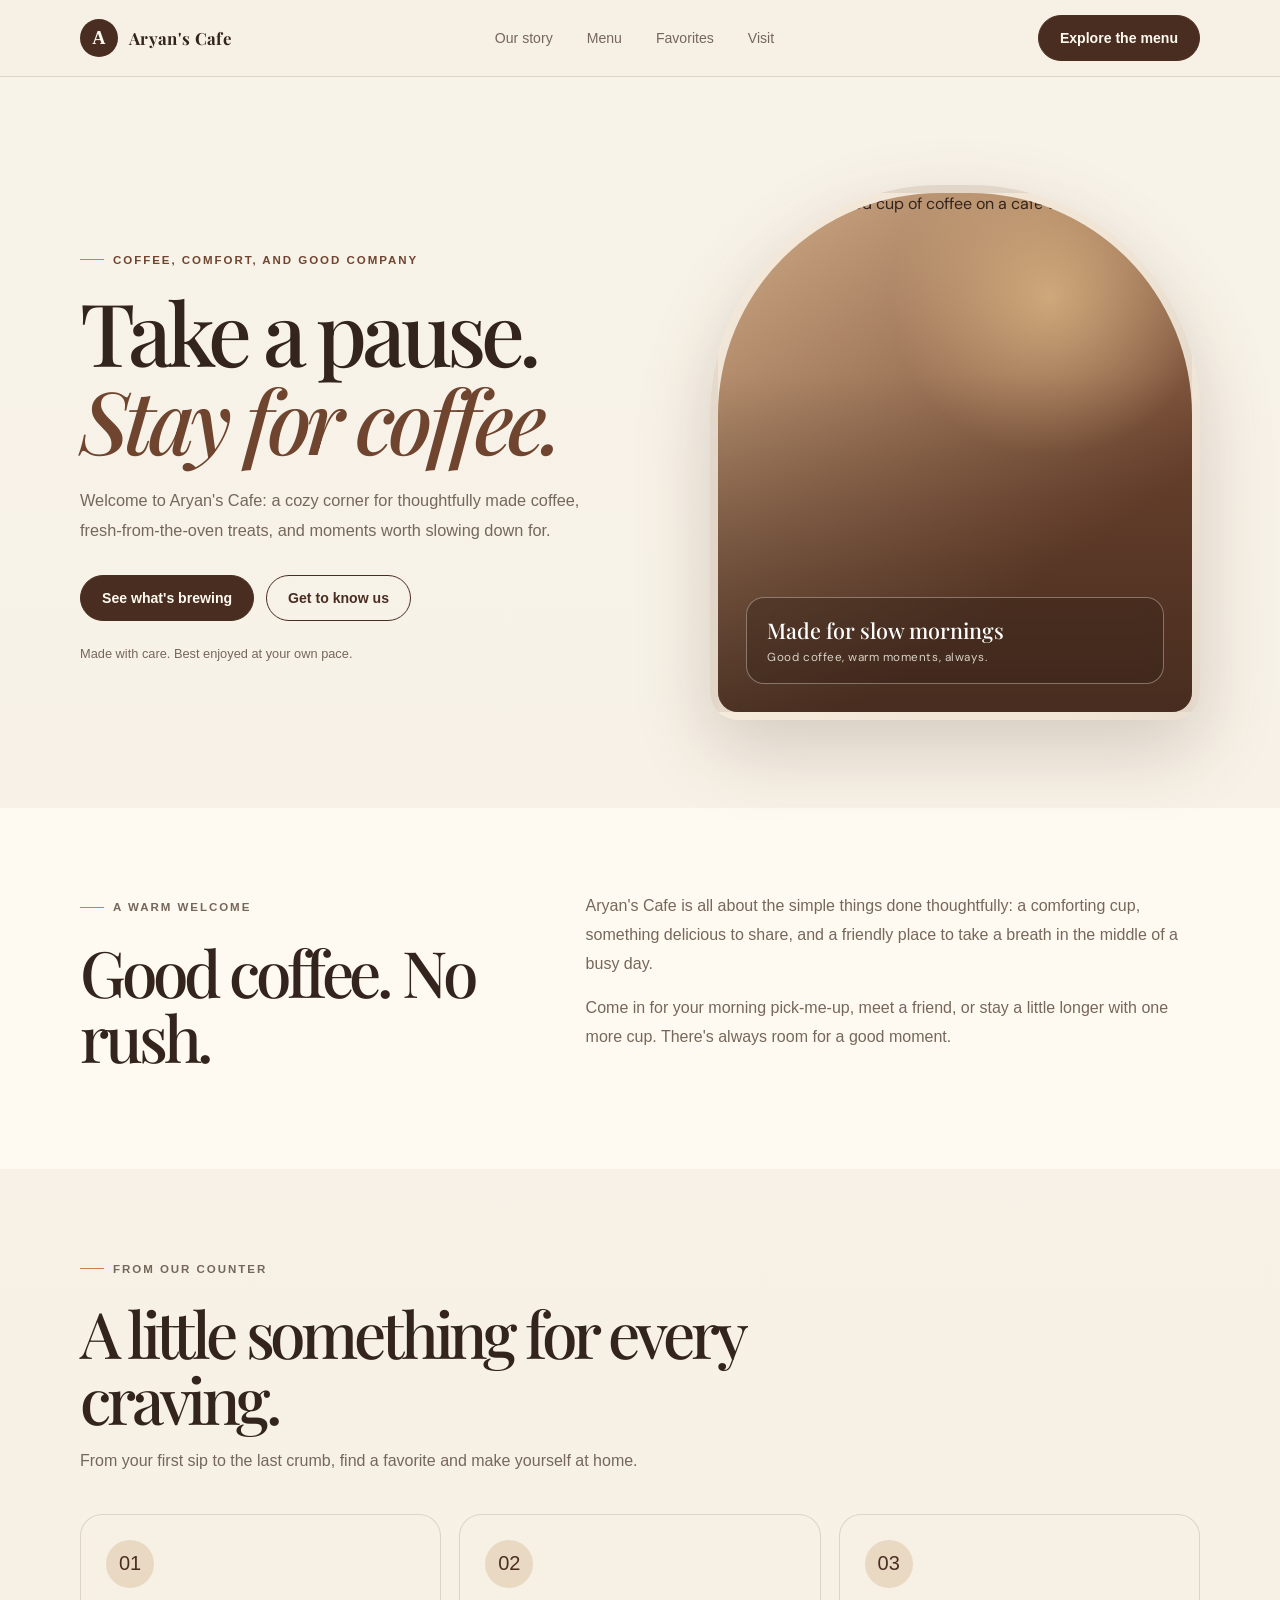
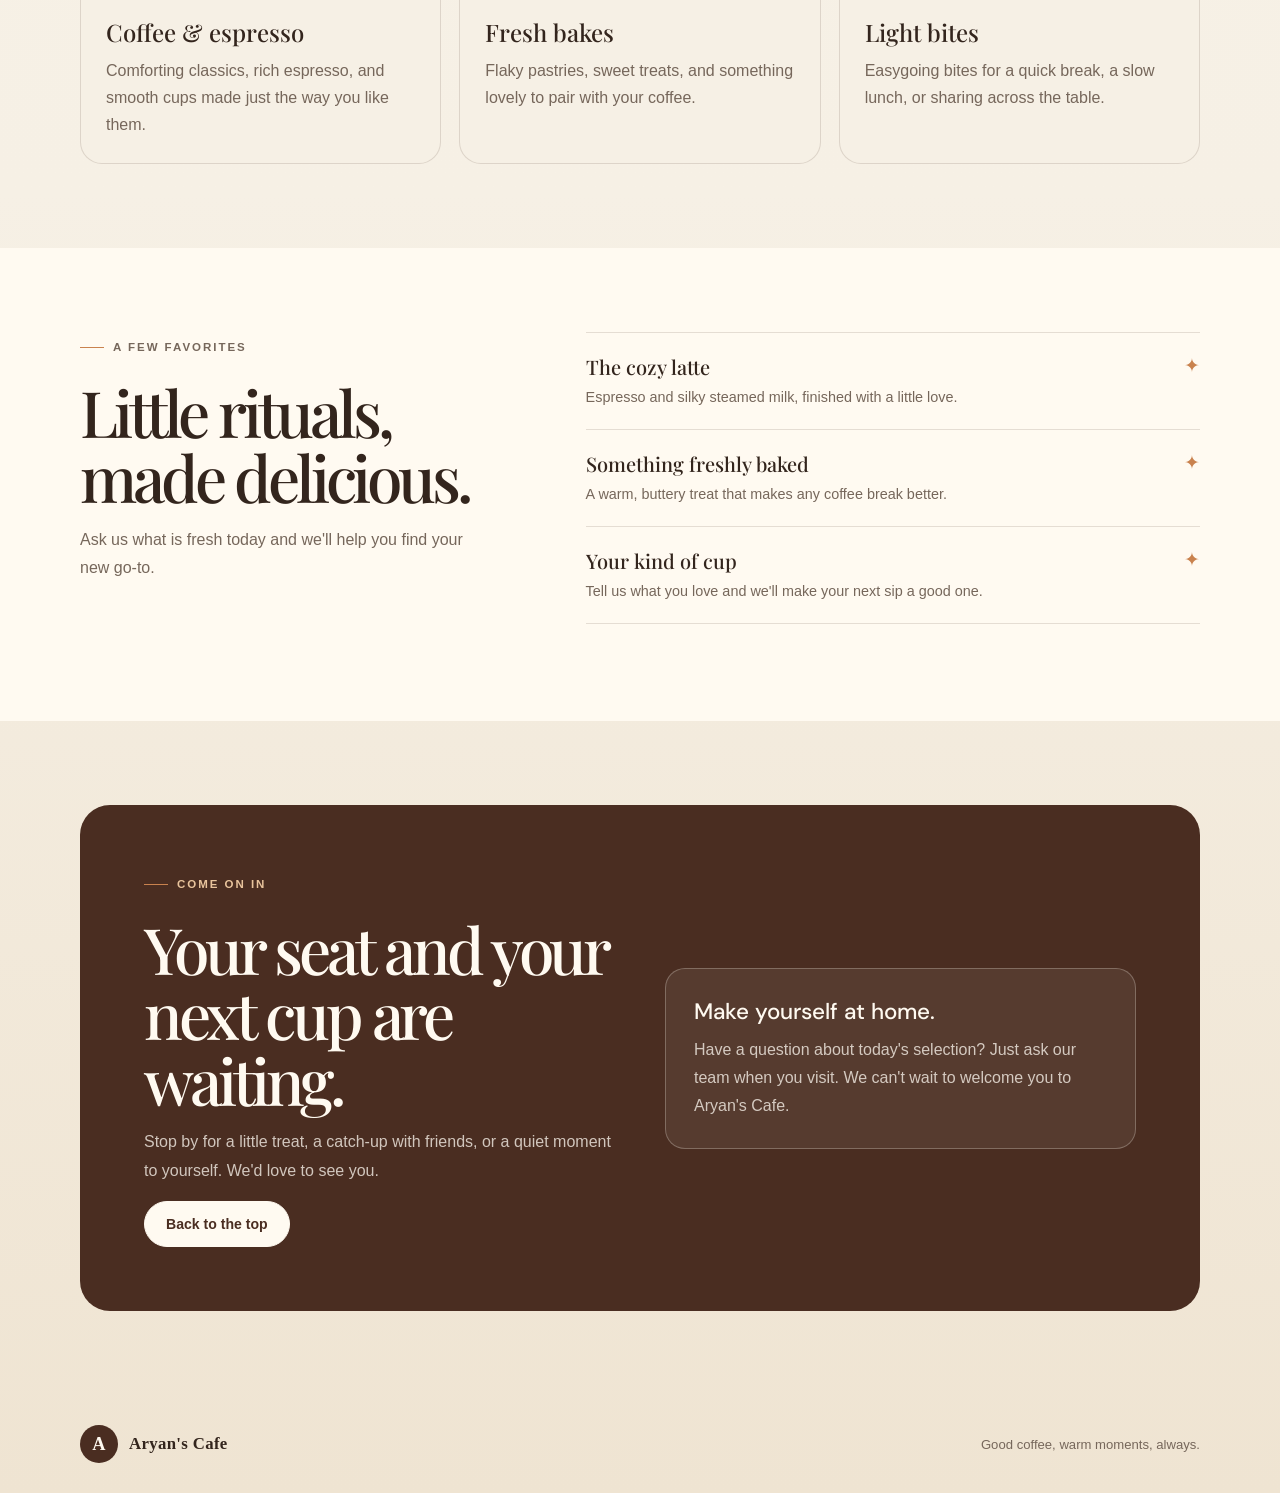
==== commit e449ed3f: "style: polish Aryan's Cafe theme Co-authored-by: Copilot <223556219+Copilot@users.noreply.github.com" ====
--- a/index.html
+++ b/index.html
@@ -5,7 +5,10 @@
   <meta name="viewport" content="width=device-width, initial-scale=1.0" />
   <meta name="theme-color" content="#f6f0e5" />
   <meta name="description" content="Aryan's Cafe is a cozy neighborhood spot for good coffee, fresh bakes, and unhurried moments." />
-  <title>Aryan's Cafe | Coffee, comfort, and good company</title>
+  <title>Aryan's Cafe | A pause worth taking</title>
+  <link rel="preconnect" href="https://fonts.googleapis.com" />
+  <link rel="preconnect" href="https://fonts.gstatic.com" crossorigin />
+  <link href="https://fonts.googleapis.com/css2?family=DM+Sans:wght@400;500;600;700&family=Playfair+Display:ital,wght@0,500;0,600;1,500;1,600&display=swap" rel="stylesheet" />
   <style>
     :root {
       color-scheme: light;
@@ -30,9 +33,9 @@
 
     body {
       margin: 0;
-      background: var(--cream);
+      background: linear-gradient(180deg, #f8f3e9 0%, var(--cream) 58%, #efe4d2 100%);
       color: var(--ink);
-      font-family: Georgia, "Times New Roman", serif;
+      font-family: "DM Sans", Arial, sans-serif;
       -webkit-font-smoothing: antialiased;
     }
 
@@ -69,6 +72,7 @@
       font-weight: 700;
       letter-spacing: 0.02em;
       white-space: nowrap;
+      font-family: "Playfair Display", Georgia, serif;
     }
 
     .brand-mark {
@@ -148,10 +152,11 @@
     h1 {
       max-width: 650px;
       margin-bottom: 22px;
-      font-size: clamp(3.35rem, 7.5vw, 6.55rem);
+      font-family: "Playfair Display", Georgia, serif;
+      font-size: clamp(3.25rem, 6.8vw, 5.85rem);
       font-weight: 500;
-      letter-spacing: -0.075em;
-      line-height: 0.96;
+      letter-spacing: -0.06em;
+      line-height: 1.02;
     }
 
     h1 em {
@@ -178,105 +183,68 @@
     }
 
     .hero-art {
-      min-height: 475px;
+      min-height: 535px;
       position: relative;
-      display: grid;
-      place-items: center;
       overflow: hidden;
-      border-radius: 48% 48% 34px 34px;
+      margin: 0;
+      border: 8px solid rgba(255, 250, 241, 0.8);
+      border-radius: 230px 230px 28px 28px;
       background:
-        radial-gradient(ellipse at 51% 58%, rgba(255, 250, 241, 0.65) 0 22%, transparent 22.5%),
-        radial-gradient(ellipse at 50% 57%, #bc8256 0 38%, transparent 38.5%),
-        linear-gradient(145deg, #d5b08a, #a46b48 62%, #79503b);
-      box-shadow: var(--shadow);
-    }
-
-    .hero-art::before,
+        radial-gradient(circle at 70% 20%, rgba(238, 199, 144, 0.65), transparent 30%),
+        linear-gradient(145deg, #d5b08a, #70452f 72%);
+      box-shadow: 0 28px 78px rgba(74, 45, 33, 0.2);
+      isolation: isolate;
+    }
+
     .hero-art::after {
       position: absolute;
-      border: 1px solid rgba(255, 250, 241, 0.38);
-      border-radius: 50%;
+      inset: 0;
+      z-index: 1;
+      background: linear-gradient(180deg, rgba(42, 27, 20, 0.02) 35%, rgba(42, 27, 20, 0.58) 100%);
       content: "";
     }
 
-    .hero-art::before { inset: 20px; }
-    .hero-art::after { inset: 34px; }
-
-    .cup {
-      width: 218px;
-      height: 155px;
-      position: relative;
-      z-index: 1;
-      margin-top: 70px;
-      border: 8px solid #fffaf1;
-      border-radius: 12px 12px 72px 72px;
-      background: linear-gradient(180deg, #805038 0 17%, #f3e7d4 17% 100%);
-      box-shadow: 0 25px 35px rgba(63, 35, 22, 0.22);
-      transform: rotate(-7deg);
-    }
-
-    .cup::after {
-      width: 58px;
-      height: 65px;
+    .hero-photo {
+      width: 100%;
+      height: 100%;
       position: absolute;
-      top: 25px;
-      right: -58px;
-      border: 10px solid #fffaf1;
-      border-left: 0;
-      border-radius: 0 38px 38px 0;
-      content: "";
-    }
-
-    .cup::before {
-      width: 94px;
-      height: 14px;
-      position: absolute;
-      top: -18px;
-      left: 54px;
-      border-radius: 50%;
-      background: #593723;
-      content: "";
-    }
-
-    .steam {
-      width: 18px;
-      height: 62px;
-      position: absolute;
-      top: -95px;
-      left: 91px;
-      border-left: 2px solid rgba(255, 250, 241, 0.8);
-      border-radius: 50%;
-      transform: rotate(12deg);
-    }
-
-    .steam::before,
-    .steam::after {
-      width: 18px;
-      height: 54px;
-      position: absolute;
-      top: 8px;
-      left: 34px;
-      border-left: 2px solid rgba(255, 250, 241, 0.55);
-      border-radius: 50%;
-      content: "";
-    }
-
-    .steam::after { left: 70px; top: -2px; }
+      inset: 0;
+      z-index: 0;
+      object-fit: cover;
+      object-position: center;
+      transition: transform 700ms ease;
+    }
+
+    .hero-art:hover .hero-photo { transform: scale(1.035); }
 
     .art-label {
       position: absolute;
-      right: 24px;
-      bottom: 24px;
+      left: 28px;
+      right: 28px;
+      bottom: 28px;
       z-index: 2;
-      padding: 11px 15px;
-      border: 1px solid rgba(255, 250, 241, 0.55);
-      border-radius: 999px;
-      background: rgba(74, 45, 33, 0.38);
+      padding: 18px 20px;
+      border: 1px solid rgba(255, 250, 241, 0.35);
+      border-radius: 18px;
+      background: rgba(48, 31, 23, 0.32);
       color: white;
-      font-family: Arial, sans-serif;
-      font-size: 0.76rem;
-      letter-spacing: 0.08em;
-      text-transform: uppercase;
+      font-size: 0.82rem;
+      letter-spacing: 0.04em;
+      backdrop-filter: blur(8px);
+    }
+
+    .art-label strong {
+      display: block;
+      margin-bottom: 4px;
+      font-family: "Playfair Display", Georgia, serif;
+      font-size: 1.35rem;
+      font-weight: 500;
+      letter-spacing: 0;
+    }
+
+    .art-label span {
+      color: rgba(255, 250, 241, 0.8);
+      font-size: 0.73rem;
     }
 
     .section { padding: 84px 0; }
@@ -291,6 +259,7 @@
     .story-copy h2,
     .visit-copy h2 {
       margin-bottom: 16px;
+      font-family: "Playfair Display", Georgia, serif;
       font-size: clamp(2.4rem, 5vw, 4.25rem);
       font-weight: 500;
       letter-spacing: -0.065em;
@@ -335,7 +304,7 @@
       font-size: 1.25rem;
     }
 
-    .menu-card h3 { margin-bottom: 9px; font-size: 1.5rem; font-weight: 500; }
+    .menu-card h3 { margin-bottom: 9px; font-family: "Playfair Display", Georgia, serif; font-size: 1.5rem; font-weight: 500; }
     .menu-card p { margin: 0; color: var(--muted); font-family: Arial, sans-serif; line-height: 1.7; }
 
     .favorites {
@@ -355,7 +324,7 @@
       border-bottom: 1px solid var(--line);
     }
 
-    .favorite h3 { margin-bottom: 6px; font-size: 1.25rem; font-weight: 500; }
+    .favorite h3 { margin-bottom: 6px; font-family: "Playfair Display", Georgia, serif; font-size: 1.25rem; font-weight: 500; }
     .favorite p { margin: 0; color: var(--muted); font-family: Arial, sans-serif; font-size: 0.9rem; line-height: 1.6; }
     .favorite-mark { color: var(--caramel); font-size: 1.2rem; }
 
@@ -413,7 +382,7 @@
 
     @media (max-width: 800px) {
       .hero-grid { grid-template-columns: 1fr; }
-      .hero-art { min-height: 390px; max-width: 540px; width: 100%; margin: 0 auto; }
+      .hero-art { min-height: 440px; max-width: 540px; width: 100%; margin: 0 auto; }
       .menu-grid { grid-template-columns: 1fr; }
       .menu-card { min-height: 0; }
       .menu-icon { margin-bottom: 18px; }
@@ -426,8 +395,8 @@
       .nav-links { order: 3; width: 100%; justify-content: space-between; gap: 10px; font-size: 0.78rem; }
       .nav > .button { min-height: 40px; padding: 0 15px; font-size: 0.8rem; }
       .hero { padding-top: 56px; }
-      .hero-art { min-height: 320px; }
-      .cup { transform: scale(0.82) rotate(-7deg); }
+      .hero-art { min-height: 350px; }
+      .art-label { left: 16px; right: 16px; bottom: 16px; }
       .section { padding: 64px 0; }
       .visit { padding: 28px 22px; }
       .footer-row { align-items: flex-start; flex-direction: column; }
@@ -463,7 +432,7 @@
       <div class="wrap hero-grid">
         <div>
           <p class="eyebrow">Coffee, comfort, and good company</p>
-          <h1>A little cup of <em>happy.</em></h1>
+          <h1>Take a pause.<br /><em>Stay for coffee.</em></h1>
           <p class="intro">
             Welcome to Aryan's Cafe: a cozy corner for thoughtfully made coffee,
             fresh-from-the-oven treats, and moments worth slowing down for.
@@ -474,10 +443,17 @@
           </div>
           <p class="hero-note">Made with care. Best enjoyed at your own pace.</p>
         </div>
-        <div class="hero-art" role="img" aria-label="Illustration of a warm cup of coffee">
-          <div class="cup"><span class="steam" aria-hidden="true"></span></div>
-          <span class="art-label">Your cozy coffee stop</span>
-        </div>
+        <figure class="hero-art">
+          <img
+            class="hero-photo"
+            src="https://images.unsplash.com/photo-1495474472287-4d71bcdd2085?auto=format&amp;fit=crop&amp;w=1200&amp;q=85"
+            alt="A freshly prepared cup of coffee on a cafe table"
+          />
+          <figcaption class="art-label">
+            <strong>Made for slow mornings</strong>
+            <span>Good coffee, warm moments, always.</span>
+          </figcaption>
+        </figure>
       </div>
     </section>
 
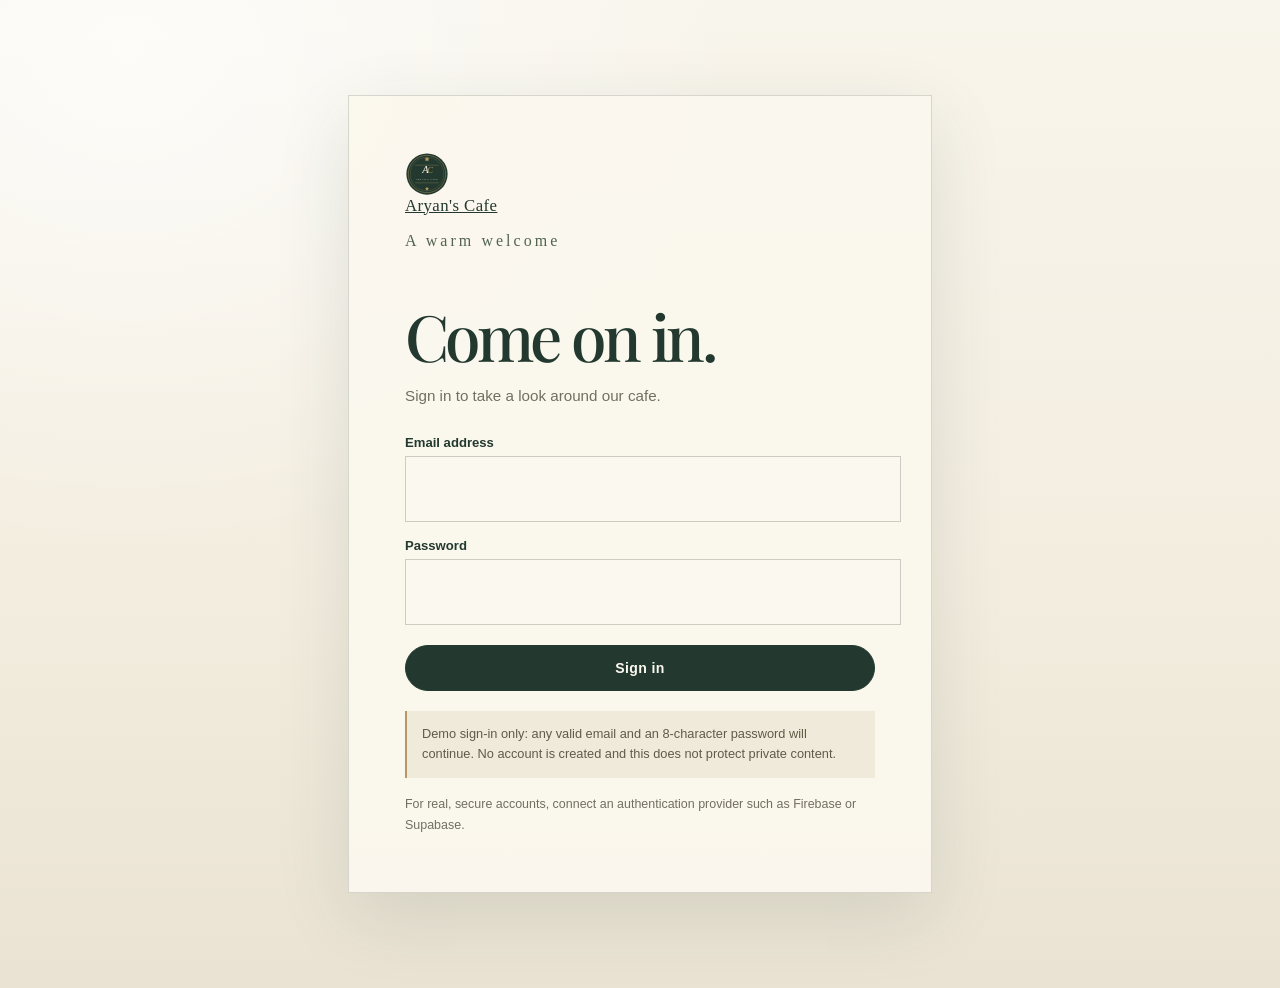
==== commit 61026cac: "feat: add cafe login and expanded coffee menu - Apply the old-money theme, custom logo, and cafe pho" ====
--- a/index.html
+++ b/index.html
@@ -3,7 +3,7 @@
 <head>
   <meta charset="UTF-8" />
   <meta name="viewport" content="width=device-width, initial-scale=1.0" />
-  <meta name="theme-color" content="#f6f0e5" />
+  <meta name="theme-color" content="#f3eddf" />
   <meta name="description" content="Aryan's Cafe is a cozy neighborhood spot for good coffee, fresh bakes, and unhurried moments." />
   <title>Aryan's Cafe | A pause worth taking</title>
   <link rel="preconnect" href="https://fonts.googleapis.com" />
@@ -409,21 +409,24 @@
       }
     }
   </style>
+  <link rel="stylesheet" href="site.css" />
+  <script src="site.js" defer></script>
+  <script src="auth.js" defer></script>
 </head>
 <body>
   <header class="topbar">
     <nav class="wrap nav" aria-label="Main navigation">
-      <a class="brand" href="#home" aria-label="Aryan's Cafe home">
-        <span class="brand-mark" aria-hidden="true">A</span>
+      <a class="brand" href="index.html" aria-label="Aryan's Cafe home">
+        <img class="brand-logo" src="aryans-cafe-logo.svg" alt="" />
         <span>Aryan's Cafe</span>
       </a>
       <div class="nav-links">
-        <a href="#about">Our story</a>
-        <a href="#menu">Menu</a>
-        <a href="#favorites">Favorites</a>
-        <a href="#visit">Visit</a>
-      </div>
-      <a class="button" href="#menu">Explore the menu</a>
+        <a href="story.html">Our story</a>
+        <a href="menu.html">Menu</a>
+        <a href="favorites.html">Favorites</a>
+        <a href="visit.html">Visit</a>
+      </div>
+      <a class="button" href="index.html#booking">Book a table</a>
     </nav>
   </header>
 
@@ -540,6 +543,29 @@
       </div>
     </section>
 
+    <section class="photo-strip">
+      <div class="wrap">
+        <div class="section-heading">
+          <p class="eyebrow">A place to linger</p>
+          <h2>Little moments, beautifully made.</h2>
+        </div>
+        <div class="photo-grid">
+          <figure class="photo-card">
+            <img src="https://images.unsplash.com/photo-1554118811-1e0d58224f24?auto=format&amp;fit=crop&amp;w=900&amp;q=85" alt="Warm, sunlit cafe interior with inviting tables" loading="lazy" />
+            <figcaption>A welcoming corner</figcaption>
+          </figure>
+          <figure class="photo-card">
+            <img src="https://images.unsplash.com/photo-1509440159596-0249088772ff?auto=format&amp;fit=crop&amp;w=900&amp;q=85" alt="Freshly baked bread and pastries" loading="lazy" />
+            <figcaption>Fresh from the oven</figcaption>
+          </figure>
+          <figure class="photo-card">
+            <img src="https://images.unsplash.com/photo-1495474472287-4d71bcdd2085?auto=format&amp;fit=crop&amp;w=900&amp;q=85" alt="A carefully prepared cup of coffee" loading="lazy" />
+            <figcaption>Your next favourite cup</figcaption>
+          </figure>
+        </div>
+      </div>
+    </section>
+
     <section class="section" id="visit">
       <div class="wrap visit">
         <div class="visit-copy">
@@ -560,12 +586,79 @@
         </aside>
       </div>
     </section>
+
+    <section class="guest-experience" id="booking">
+      <div class="wrap experience-grid">
+        <div class="experience-copy">
+          <p class="eyebrow">A little note from you</p>
+          <h2>Good evenings begin around the table.</h2>
+          <p>Planning a coffee date or a slow afternoon? Send us a table request and we'll get back to you to confirm.</p>
+          <div class="rating-box">
+            <h3>Rate your visit</h3>
+            <p>Your feedback helps us make every visit a little warmer.</p>
+            <fieldset class="rating-control" data-rating-form>
+              <legend>Choose a star rating</legend>
+              <input id="rating-5" type="radio" name="rating" value="5" />
+              <label for="rating-5" aria-label="5 stars">★</label>
+              <input id="rating-4" type="radio" name="rating" value="4" />
+              <label for="rating-4" aria-label="4 stars">★</label>
+              <input id="rating-3" type="radio" name="rating" value="3" />
+              <label for="rating-3" aria-label="3 stars">★</label>
+              <input id="rating-2" type="radio" name="rating" value="2" />
+              <label for="rating-2" aria-label="2 stars">★</label>
+              <input id="rating-1" type="radio" name="rating" value="1" />
+              <label for="rating-1" aria-label="1 star">★</label>
+            </fieldset>
+            <p class="rating-status" data-rating-status aria-live="polite"></p>
+          </div>
+        </div>
+        <div class="booking-box">
+          <h3>Book your table</h3>
+          <p>Share a few details and your email app will open with a ready-to-send request.</p>
+          <form class="booking-form" data-booking-form>
+            <label class="form-field form-field-wide">Your name
+              <input name="name" autocomplete="name" required />
+            </label>
+            <label class="form-field">Email address
+              <input type="email" name="email" autocomplete="email" required />
+            </label>
+            <label class="form-field">Phone (optional)
+              <input type="tel" name="phone" autocomplete="tel" />
+            </label>
+            <label class="form-field">Date
+              <input type="date" name="date" required />
+            </label>
+            <label class="form-field">Time
+              <input type="time" name="time" required />
+            </label>
+            <label class="form-field">Guests
+              <select name="guests" required>
+                <option value="1">1 guest</option>
+                <option value="2" selected>2 guests</option>
+                <option value="3">3 guests</option>
+                <option value="4">4 guests</option>
+                <option value="5">5 guests</option>
+                <option value="6">6 guests</option>
+                <option value="7">7 guests</option>
+                <option value="8">8 guests</option>
+              </select>
+            </label>
+            <label class="form-field">Notes (optional)
+              <input name="notes" />
+            </label>
+            <button class="button form-field-wide" type="submit">Request a table</button>
+          </form>
+          <p class="booking-note">Your table isn't confirmed until our team replies to your request.</p>
+          <p class="booking-status" data-booking-status aria-live="polite"></p>
+        </div>
+      </div>
+    </section>
   </main>
 
   <footer>
     <div class="wrap footer-row">
-      <a class="brand" href="#home">
-        <span class="brand-mark" aria-hidden="true">A</span>
+      <a class="brand" href="index.html">
+        <img class="brand-logo" src="aryans-cafe-logo.svg" alt="" />
         <span>Aryan's Cafe</span>
       </a>
       <span>Good coffee, warm moments, always.</span>
--- a/site.css
+++ b/site.css
@@ -0,0 +1,296 @@
+:root {
+  color-scheme: light;
+  --cream: #f3eddf;
+  --paper: #fbf8ef;
+  --ink: #26352c;
+  --muted: #716f60;
+  --coffee: #526451;
+  --coffee-dark: #23392f;
+  --caramel: #b49a61;
+  --sage: #8d9675;
+  --line: rgba(57, 65, 50, 0.18);
+  --shadow: 0 24px 70px rgba(35, 57, 47, 0.12);
+}
+
+html { scroll-behavior: smooth; scroll-padding-top: 100px; }
+body {
+  background:
+    radial-gradient(ellipse at 10% 5%, rgba(255,255,255,.7), transparent 38%),
+    linear-gradient(180deg, #f8f5ec 0%, var(--cream) 60%, #eae3d3 100%);
+  color: var(--ink);
+}
+a { color: inherit; }
+a:focus-visible, button:focus-visible, input:focus-visible, select:focus-visible, textarea:focus-visible {
+  outline: 3px solid var(--caramel);
+  outline-offset: 3px;
+}
+.topbar {
+  border-bottom-color: var(--line);
+  background: rgba(248, 245, 236, .94);
+}
+.nav { gap: clamp(14px, 2vw, 26px); }
+.brand {
+  gap: 10px;
+  color: var(--coffee-dark);
+  font-size: 1.05rem;
+  letter-spacing: .025em;
+}
+.brand-logo {
+  width: 44px;
+  height: 44px;
+  flex: 0 0 auto;
+  display: block;
+}
+.nav-links { gap: clamp(12px, 2.2vw, 28px); color: #65695c; }
+.nav-links a {
+  position: relative;
+  padding: 8px 0;
+  transition: color 180ms ease;
+}
+.nav-links a:hover, .nav-links a[aria-current="page"] { color: var(--coffee-dark); }
+.nav-links a[aria-current="page"]::after {
+  position: absolute;
+  right: 0;
+  bottom: 1px;
+  left: 0;
+  height: 1px;
+  background: var(--caramel);
+  content: "";
+}
+.button {
+  min-height: 46px;
+  display: inline-flex;
+  align-items: center;
+  justify-content: center;
+  padding: 0 21px;
+  border: 1px solid var(--coffee-dark);
+  border-radius: 999px;
+  font: 700 .88rem Arial, sans-serif;
+  transition: transform 180ms ease, background 180ms ease;
+  border-color: var(--coffee-dark);
+  background: var(--coffee-dark);
+  color: var(--paper);
+  letter-spacing: .025em;
+}
+.button:hover { background: var(--coffee); }
+.button-light { background: transparent; color: var(--coffee-dark); }
+.button-light:hover { color: var(--paper); }
+.eyebrow { color: var(--coffee); letter-spacing: .19em; }
+h1, h2, h3 { color: var(--coffee-dark); }
+.hero { padding-top: clamp(62px, 9vw, 108px); }
+.hero-grid { gap: clamp(38px, 7vw, 88px); }
+.hero h1 { font-size: clamp(3.2rem, 6.8vw, 5.7rem); }
+.intro, .hero-note { color: var(--muted); }
+.hero-art {
+  border: 7px solid var(--paper);
+  border-radius: 230px 230px 24px 24px;
+  box-shadow: var(--shadow);
+}
+.art-label {
+  border-color: rgba(246, 241, 226, .42);
+  background: rgba(26, 43, 35, .55);
+}
+.section-paper { background: rgba(251, 248, 239, .82); }
+.section-heading h2, .story-copy h2, .visit-copy h2 { color: var(--coffee-dark); }
+.menu-card {
+  border-color: var(--line);
+  background: rgba(251, 248, 239, .8);
+}
+.menu-icon { background: #e8dfcb; color: var(--coffee-dark); }
+.menu-card h3, .favorite h3 { color: var(--coffee-dark); }
+.favorite-mark { color: var(--caramel); }
+.visit { background: var(--coffee-dark); }
+.visit .eyebrow { color: #d7c18d; }
+.visit .button { border-color: var(--paper); background: var(--paper); color: var(--coffee-dark); }
+.visit-card { border-color: rgba(251, 248, 239, .3); }
+.footer-row { color: var(--muted); }
+.footer-row .brand { color: var(--coffee-dark); }
+
+.photo-strip { padding: 28px 0 76px; }
+.photo-grid { display: grid; grid-template-columns: repeat(3, minmax(0, 1fr)); gap: 18px; }
+.photo-card {
+  position: relative;
+  min-height: 270px;
+  overflow: hidden;
+  margin: 0;
+  border: 5px solid var(--paper);
+  border-radius: 5px;
+  background: #d6cbb7;
+  box-shadow: 0 14px 36px rgba(35, 57, 47, .1);
+}
+.photo-card img { width: 100%; height: 100%; position: absolute; inset: 0; object-fit: cover; transition: transform 450ms ease; }
+.photo-card:hover img { transform: scale(1.035); }
+.photo-card figcaption {
+  position: absolute;
+  right: 0;
+  bottom: 0;
+  left: 0;
+  padding: 34px 18px 16px;
+  background: linear-gradient(transparent, rgba(28, 42, 34, .78));
+  color: #fffaf0;
+  font: 500 1.15rem "Playfair Display", Georgia, serif;
+}
+
+.guest-experience { padding: 76px 0; background: var(--paper); }
+.experience-grid { display: grid; grid-template-columns: .8fr 1.2fr; gap: clamp(36px, 8vw, 96px); align-items: start; }
+.experience-copy h2 { margin-bottom: 12px; font: 500 clamp(2.2rem, 4vw, 3.5rem)/1.08 "Playfair Display", Georgia, serif; letter-spacing: -.04em; }
+.experience-copy p, .booking-note { color: var(--muted); font: .95rem/1.75 Arial, sans-serif; }
+.rating-box, .booking-box {
+  padding: clamp(24px, 4vw, 38px);
+  border: 1px solid var(--line);
+  background: #f7f3e8;
+}
+.rating-box { margin-bottom: 18px; }
+.rating-box h3, .booking-box h3 { margin-bottom: 8px; font: 500 1.55rem "Playfair Display", Georgia, serif; }
+.rating-box p, .booking-box > p { margin-bottom: 16px; color: var(--muted); font: .9rem/1.65 Arial, sans-serif; }
+.rating-control { display: flex; flex-direction: row-reverse; justify-content: flex-end; gap: 5px; margin: 0; padding: 0; border: 0; }
+.rating-control legend { margin-bottom: 8px; color: var(--coffee-dark); font: 600 .85rem Arial, sans-serif; }
+.rating-control input { position: absolute; width: 1px; height: 1px; overflow: hidden; clip: rect(0,0,0,0); white-space: nowrap; clip-path: inset(50%); }
+.rating-control label { color: #b8b2a1; cursor: pointer; font-size: 2rem; line-height: 1; transition: color 120ms ease, transform 120ms ease; }
+.rating-control label:hover, .rating-control label:hover ~ label,
+.rating-control input:checked ~ label { color: var(--caramel); }
+.rating-control label:hover { transform: translateY(-2px); }
+.rating-control input:focus-visible + label { outline: 2px solid var(--caramel); outline-offset: 3px; }
+.rating-status, .booking-status { min-height: 1.4em; margin: 12px 0 0 !important; color: var(--coffee-dark) !important; font-size: .85rem !important; }
+.booking-form { display: grid; grid-template-columns: 1fr 1fr; gap: 14px; }
+.form-field { display: grid; gap: 6px; color: var(--coffee-dark); font: 600 .82rem Arial, sans-serif; }
+.form-field-wide { grid-column: 1 / -1; }
+.form-field input, .form-field select, .form-field textarea {
+  width: 100%;
+  min-height: 44px;
+  padding: 10px 12px;
+  border: 1px solid rgba(57, 65, 50, .24);
+  border-radius: 0;
+  background: var(--paper);
+  color: var(--ink);
+  font: 400 .92rem Arial, sans-serif;
+}
+.form-field textarea { min-height: 78px; resize: vertical; }
+.booking-form .button { min-height: 46px; cursor: pointer; }
+.booking-note { margin: 12px 0 0; font-size: .78rem; }
+
+.subpage-main {
+  min-height: calc(100vh - 160px);
+  padding: clamp(54px, 8vw, 100px) 0;
+}
+.page-lead {
+  display: grid;
+  grid-template-columns: 1.02fr .98fr;
+  align-items: center;
+  gap: clamp(34px, 7vw, 82px);
+  margin-bottom: 44px;
+}
+.page-lead .eyebrow { margin-bottom: 16px; }
+.page-lead h1 { margin-bottom: 18px; font-size: clamp(2.8rem, 6.2vw, 4.8rem); }
+.page-lead p:not(.eyebrow) { max-width: 600px; color: var(--muted); font: 1rem/1.8 Arial, sans-serif; }
+.page-photo {
+  width: 100%;
+  min-height: 330px;
+  max-height: 460px;
+  display: block;
+  border: 6px solid var(--paper);
+  object-fit: cover;
+  box-shadow: var(--shadow);
+}
+.content {
+  max-width: none;
+  border-color: var(--line);
+  border-radius: 0;
+  background: var(--paper);
+  box-shadow: 0 16px 40px rgba(35, 57, 47, .06);
+}
+.content p { color: var(--muted); }
+.page-cta { margin-top: 26px; }
+.menu-card { overflow: hidden; border-radius: 2px; padding: 0 0 24px; }
+.menu-card .menu-icon { margin: 22px 24px 18px; }
+.menu-card h2, .menu-card p { margin-right: 24px; margin-left: 24px; }
+.menu-photo { width: 100%; height: 190px; display: block; object-fit: cover; }
+.menu-card h2 { color: var(--coffee-dark); }
+.coffee-grid { margin-bottom: 48px; }
+.coffee-card { min-height: 0; }
+.coffee-card .menu-photo { height: 220px; }
+.coffee-card .menu-icon { width: auto; height: auto; display: block; margin: 20px 24px 8px; border-radius: 0; background: transparent; color: var(--caramel); font: 700 .7rem Arial, sans-serif; letter-spacing: .14em; }
+.coffee-card h2 { margin-bottom: 8px; }
+.coffee-card p { min-height: 3.4em; }
+.other-menu-title { margin: 54px 0 22px; font: 500 clamp(2rem,4vw,3rem) "Playfair Display", Georgia, serif; }
+.visit-page {
+  overflow: hidden;
+  border: 1px solid var(--line);
+  border-radius: 0;
+  background: var(--coffee-dark);
+}
+.visit-page-photo { min-height: 300px; width: 100%; height: 100%; object-fit: cover; }
+.visit-page .eyebrow { color: #d7c18d; }
+.visit-page h1 { color: var(--paper); }
+.visit-page .visit-copy p { color: rgba(251, 248, 239, .8); }
+.visit-page .visit-card { border-radius: 0; }
+.visit-page .visit-card strong { color: var(--paper); }
+.auth-logout {
+  padding: 8px 0;
+  border: 0;
+  background: transparent;
+  color: var(--muted);
+  cursor: pointer;
+  font: 600 .82rem Arial, sans-serif;
+}
+.auth-logout:hover { color: var(--coffee-dark); }
+.login-shell {
+  min-height: 100vh;
+  display: grid;
+  place-items: center;
+  padding: 36px 18px;
+}
+.login-card {
+  width: min(100%, 470px);
+  padding: clamp(30px, 7vw, 56px);
+  border: 1px solid var(--line);
+  background: rgba(251, 248, 239, .94);
+  box-shadow: var(--shadow);
+}
+.login-brand { margin-bottom: 38px; }
+.login-card h1 {
+  margin-bottom: 10px;
+  font: 500 clamp(2.8rem, 8vw, 4rem)/1.02 "Playfair Display", Georgia, serif;
+  letter-spacing: -.055em;
+}
+.login-intro, .login-footnote { color: var(--muted); font: .95rem/1.7 Arial, sans-serif; }
+.login-form { display: grid; gap: 16px; margin: 26px 0 20px; }
+.login-form .button { width: 100%; margin-top: 4px; cursor: pointer; }
+.auth-demo-note {
+  padding: 13px 15px;
+  border-left: 2px solid var(--caramel);
+  background: #f0eadb;
+  color: #625a46;
+  font: .8rem/1.6 Arial, sans-serif;
+}
+.login-footnote { margin: 16px 0 0; font-size: .78rem; }
+
+@media (max-width: 760px) {
+  .nav { flex-wrap: wrap; padding: 10px 0; }
+  .nav-links { order: 3; width: 100%; justify-content: space-between; }
+  .nav > .button { margin-left: auto; }
+}
+@media (max-width: 800px) {
+  .photo-grid { grid-template-columns: 1fr 1fr; }
+  .photo-card:last-child { display: none; }
+  .experience-grid, .page-lead { grid-template-columns: 1fr; }
+  .page-photo { min-height: 280px; max-height: 360px; }
+  .visit-page-photo { height: 300px; }
+}
+@media (max-width: 560px) {
+  .wrap { width: min(100% - 28px, 1120px); }
+  .nav { gap: 8px; }
+  .brand { font-size: .98rem; }
+  .brand-logo { width: 38px; height: 38px; }
+  .nav-links { gap: 8px; font-size: .76rem; }
+  .nav > .button { min-height: 40px; padding: 0 13px; font-size: .75rem; }
+  .auth-logout { font-size: .75rem; }
+  .photo-grid { grid-template-columns: 1fr; }
+  .photo-card, .photo-card:last-child { min-height: 250px; display: block; }
+  .experience-grid { gap: 26px; }
+  .booking-form { grid-template-columns: 1fr; }
+  .form-field-wide { grid-column: auto; }
+}
+@media (prefers-reduced-motion: reduce) {
+  *, *::before, *::after { scroll-behavior: auto !important; transition-duration: .01ms !important; }
+}
